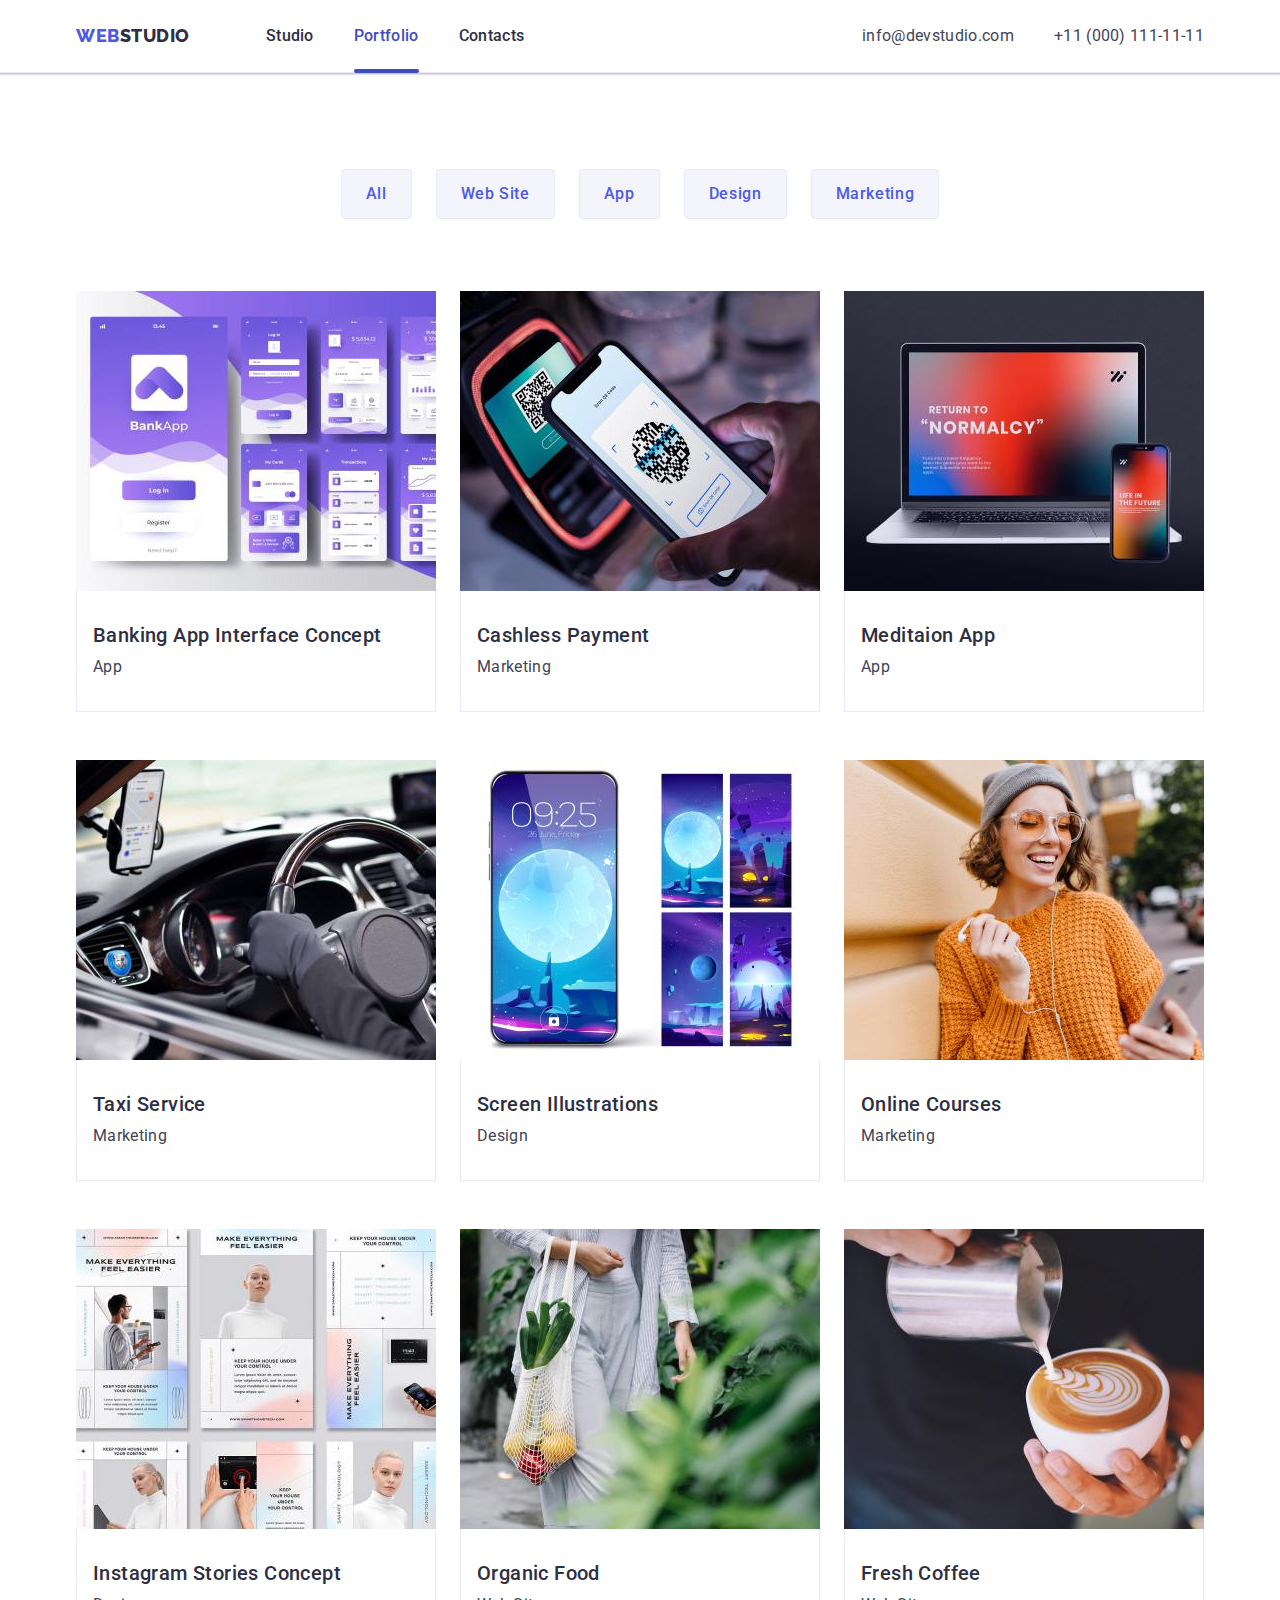
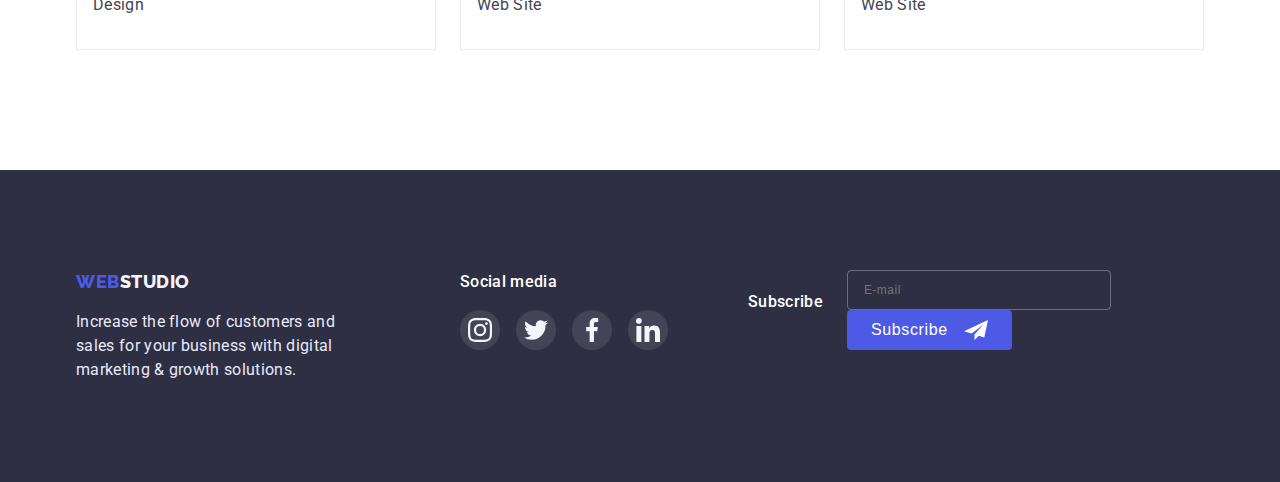
==== portfolio.html @ c304e082 "1.7.06 creat new hw" ====
<!DOCTYPE html>
<html lang="en">
  <head>
    <meta charset="UTF-8" />
    <meta http-equiv="X-UA-Compatible" content="IE=edge" />
    <meta name="viewport" content="width=device-width, initial-scale=1.0" />
    <title>WebStudio</title>
    <link
      href="https://fonts.googleapis.com/css2?family=Raleway:wght@800&family=Roboto:wght@400;500;700;900&display=swap"
      rel="stylesheet"
    />
    <link
      rel="stylesheet"
      href="https://cdnjs.cloudflare.com/ajax/libs/modern-normalize/1.1.0/modern-normalize.min.css"
      integrity="sha512-wpPYUAdjBVSE4KJnH1VR1HeZfpl1ub8YT/NKx4PuQ5NmX2tKuGu6U/JRp5y+Y8XG2tV+wKQpNHVUX03MfMFn9Q=="
      crossorigin="anonymous"
      referrerpolicy="no-referrer"
    />
    <link rel="stylesheet" href="./css/style.css" />
  </head>
  <body>
    <header class="page-header">
      <div class="container container-header">
        <nav class="nav-header">
          <a href="./index.html" class="logo-ws"
            >Web<span class="logo-ws-dark">Studio</span></a
          >
          <ul class="list-nav list">
            <li class="item">
              <a class="nav-link link" href="./index.html">Studio</a>
            </li>
            <li class="item">
              <a class="nav-link link active-link" href="">Portfolio</a>
            </li>
            <li class="item">
              <a class="nav-link link" href="">Contacts</a>
            </li>
          </ul>
        </nav>
        <address class="page-address">
          <ul class="list-address list">
            <li class="item">
              <a href="mailto:info@devstudio.com" class="link-address link"
                >info@devstudio.com</a
              >
            </li>
            <li class="item">
              <a href="tel:+11(000)1111111" class="link-address link"
                >+11 (000) 111-11-11</a
              >
            </li>
          </ul>
        </address>
      </div>
    </header>
    <main>
      <section class="section portfolio-section">
        <div class="container">
          <h1 class="visually-hidden">Portfolio</h1>
          <ul class="list filter-btns">
            <li class="filter-item">
              <button class="filter-btn" type="button">All</button>
            </li>
            <li class="filter-item">
              <button class="filter-btn" type="button">Web Site</button>
            </li>
            <li class="filter-item">
              <button class="filter-btn" type="button">App</button>
            </li>
            <li class="filter-item">
              <button class="filter-btn" type="button">Design</button>
            </li>
            <li class="filter-item">
              <button class="filter-btn" type="button">Marketing</button>
            </li>
          </ul>
          <ul class="list-portfolio list">
            <li class="card-portfolio">
              <a href="" class="link-card-portfolio">
                <div class="overlay-card">
                  <img
                    class="img-portfolio"
                    src="./images/portfolio/bankingapp.jpg"
                    width="360"
                    height="300"
                    alt="bankapp"
                  />
                  <div class="overlay">
                    <p>
                      14 Stylish and User-Friendly App Design Concepts · Task
                      Manager App · Calorie Tracker App · Exotic Fruit Ecommerce
                      App · Cloud Storage App
                    </p>
                  </div>
                </div>
                <div class="card-content">
                  <h2 class="title-link-card">Banking App Interface Concept</h2>
                  <p class="text-link-card">App</p>
                </div>
              </a>
            </li>
            <li class="card-portfolio">
              <a href="" class="link-card-portfolio">
                <div class="overlay-card">
                  <img
                    class="img-portfolio"
                    src="./images/portfolio/payment.jpg"
                    width="360"
                    height="300"
                    alt="cashpay"
                  />
                  <div class="overlay">
                    <p>
                      14 Stylish and User-Friendly App Design Concepts · Task
                      Manager App · Calorie Tracker App · Exotic Fruit Ecommerce
                      App · Cloud Storage App
                    </p>
                  </div>
                </div>
                <div class="card-content">
                  <h2 class="title-link-card">Cashless Payment</h2>
                  <p class="text-link-card">Marketing</p>
                </div>
              </a>
            </li>
            <li class="card-portfolio">
              <a href="" class="link-card-portfolio">
                <div class="overlay-card">
                  <img
                    class="img-portfolio"
                    src="./images/portfolio/meditationapp.jpg"
                    width="360"
                    height="300"
                    alt="meditationapp"
                  />
                  <div class="overlay">
                    <p>
                      14 Stylish and User-Friendly App Design Concepts · Task
                      Manager App · Calorie Tracker App · Exotic Fruit Ecommerce
                      App · Cloud Storage App
                    </p>
                  </div>
                </div>
                <div class="card-content">
                  <h2 class="title-link-card">Meditaion App</h2>
                  <p class="text-link-card">App</p>
                </div>
              </a>
            </li>
            <li class="card-portfolio">
              <a href="" class="link-card-portfolio">
                <div class="overlay-card">
                  <img
                    class="img-portfolio"
                    src="./images/portfolio/taxiservice.jpg"
                    width="360"
                    height="300"
                    alt="taxi"
                  />
                  <div class="overlay">
                    <p>
                      14 Stylish and User-Friendly App Design Concepts · Task
                      Manager App · Calorie Tracker App · Exotic Fruit Ecommerce
                      App · Cloud Storage App
                    </p>
                  </div>
                </div>
                <div class="card-content">
                  <h2 class="title-link-card">Taxi Service</h2>
                  <p class="text-link-card">Marketing</p>
                </div>
              </a>
            </li>
            <li class="card-portfolio">
              <a href="" class="link-card-portfolio">
                <div class="overlay-card">
                  <img
                    class="img-portfolio"
                    src="./images/portfolio/screenillustr.jpg"
                    width="360"
                    height="300"
                    alt="screen"
                  />
                  <div class="overlay">
                    <p>
                      14 Stylish and User-Friendly App Design Concepts · Task
                      Manager App · Calorie Tracker App · Exotic Fruit Ecommerce
                      App · Cloud Storage App
                    </p>
                  </div>
                </div>
                <div class="card-content">
                  <h2 class="title-link-card">Screen Illustrations</h2>
                  <p class="text-link-card">Design</p>
                </div>
              </a>
            </li>
            <li class="card-portfolio">
              <a href="" class="link-card-portfolio">
                <div class="overlay-card">
                  <img
                    class="img-portfolio"
                    src="./images/portfolio/onlinecourses.jpg"
                    width="360"
                    height="300"
                    alt="onlinecourses"
                  />
                  <div class="overlay">
                    <p>
                      14 Stylish and User-Friendly App Design Concepts · Task
                      Manager App · Calorie Tracker App · Exotic Fruit Ecommerce
                      App · Cloud Storage App
                    </p>
                  </div>
                </div>
                <div class="card-content">
                  <h2 class="title-link-card">Online Courses</h2>
                  <p class="text-link-card">Marketing</p>
                </div>
              </a>
            </li>
            <li class="card-portfolio">
              <a href="" class="link-card-portfolio">
                <div class="overlay-card">
                  <img
                    class="img-portfolio"
                    src="./images/portfolio/instastories.jpg"
                    width="360"
                    height="300"
                    alt="insta"
                  />
                  <div class="overlay">
                    <p>
                      14 Stylish and User-Friendly App Design Concepts · Task
                      Manager App · Calorie Tracker App · Exotic Fruit Ecommerce
                      App · Cloud Storage App
                    </p>
                  </div>
                </div>
                <div class="card-content">
                  <h2 class="title-link-card">Instagram Stories Concept</h2>
                  <p class="text-link-card">Design</p>
                </div>
              </a>
            </li>
            <li class="card-portfolio">
              <a href="" class="link-card-portfolio">
                <div class="overlay-card">
                  <img
                    class="img-portfolio"
                    src="./images/portfolio/organicfood.jpg"
                    width="360"
                    height="300"
                    alt="organicfood"
                  />
                  <div class="overlay">
                    <p>
                      14 Stylish and User-Friendly App Design Concepts · Task
                      Manager App · Calorie Tracker App · Exotic Fruit Ecommerce
                      App · Cloud Storage App
                    </p>
                  </div>
                </div>
                <div class="card-content">
                  <h2 class="title-link-card">Organic Food</h2>
                  <p class="text-link-card">Web Site</p>
                </div>
              </a>
            </li>
            <li class="card-portfolio">
              <a href="" class="link-card-portfolio">
                <div class="overlay-card">
                  <img
                    class="img-portfolio"
                    src="./images/portfolio/freshcoffee.jpg"
                    width="360"
                    height="300"
                    alt="freshcoffee"
                  />
                  <div class="overlay">
                    <p>
                      14 Stylish and User-Friendly App Design Concepts · Task
                      Manager App · Calorie Tracker App · Exotic Fruit Ecommerce
                      App · Cloud Storage App
                    </p>
                  </div>
                </div>
                <div class="card-content">
                  <h2 class="title-link-card">Fresh Coffee</h2>
                  <p class="text-link-card">Web Site</p>
                </div>
              </a>
            </li>
          </ul>
        </div>
      </section>
    </main>
    <footer class="page-footer">
      <div class="container footer-container">
        <div class="footer-summary">
          <a href="./index.html" class="logo-ws footer-logo"
            >Web<span class="logo-ws-light">Studio</span></a
          >
          <p class="ft-p">
            Increase the flow of customers and sales for your business with
            digital marketing & growth solutions.
          </p>
        </div>
        <div class="social-block">
          <p class="social-title">Social media</p>
          <ul class="social-list">
            <li>
              <a href="#" class="social-link">
                <svg class="social-item">
                  <use href="./images/icons.svg#icon-instagram"></use>
                </svg>
              </a>
            </li>
            <li>
              <a href="#" class="social-link">
                <svg class="social-item">
                  <use href="./images/icons.svg#icon-twitter"></use>
                </svg>
              </a>
            </li>
            <li>
              <a href="#" class="social-link">
                <svg class="social-item">
                  <use href="./images/icons.svg#icon-facebook"></use>
                </svg>
              </a>
            </li>
            <li>
              <a href="#" class="social-link">
                <svg class="social-item">
                  <use href="./images/icons.svg#icon-linkedin"></use>
                </svg>
              </a>
            </li>
          </ul>
        </div>
        <div class="subscribe">
          <form action="#" class="footer-form">
            <h3 class="footer-form-title">Subscribe</h3>
            <div class="subscribe-form">
              <input
                type="email"
                name="mail"
                class="input-footer"
                placeholder="E-mail"
                required
              />
              <button class="footer-btn">
                Subscribe
                <svg class="subscribe-icon">
                  <use href="./images/icons.svg#icon-frame"></use>
                </svg>
              </button>
            </div>
          </form>
        </div>
      </div>
    </footer>
  </body>
</html>
---- css/style.css ----
html {
  box-sizing: border-box;
}
*,
*::before,
*::after {
  box-sizing: inherit;
}

:root {
  --color-primary: #4d5ae5;
  --color-secondary: #404bbf;
  --dark: #2e2f42;
  --color-text: #434455;
  --color-subtitle-text: #8e8f99;
  --accent: #e7e9fc;
  --light: #f4f4fd;
  --white: #ffffff;
  --color-hover-footer: #31d0aa;
  --time-transition: cubic-bezier(0.4, 0, 0.2, 1);
  --outline: 1px solid tomato;
}

body {
  background-color: var(--white);
  font-family: Roboto, sans-serif;
  font-size: 16px;
  color: var(--dark);
  margin: 0;
}

.visually-hidden {
  position: absolute;
  white-space: nowrap;
  width: 1px;
  height: 1px;
  overflow: hidden;
  border: 0;
  padding: 0;
  clip: rect(0 0 0 0);
  clip-path: inset(50%);
  margin: -1px;
}

.container {
  width: 1158px;
  margin: 0 auto;
  padding: 0 15px;
}
p,
h1,
h2,
h3,
h4,
h5,
h6 {
  margin-top: 0;
  margin-bottom: 0;
}

ul {
  margin-top: 0;
  margin-bottom: 0;
  padding: 0;
  list-style-type: none;
}

/* header */

.page-header {
  border-bottom: 1px solid var(--accent);
  box-shadow: 0px 2px 1px rgba(46, 47, 66, 0.08),
    0px 1px 1px rgba(46, 47, 66, 0.16), 0px 1px 6px rgba(46, 47, 66, 0.08);
}

.container-header {
  display: flex;
}

.nav-header {
  display: flex;
  align-items: center;
}

.logo-ws {
  color: var(--color-primary);
  font-family: "Raleway", sans-serif;
  font-style: normal;
  font-weight: 800;
  font-size: 18px;
  line-height: 1.33;
  text-decoration: none;
  letter-spacing: 0.03em;
  text-transform: uppercase;
}

.logo-ws-dark {
  color: var(--dark);
}

.logo-ws-light {
  color: var(--light);
}

.nav-link {
  position: relative;
  display: block;
  padding-top: 24px;
  padding-bottom: 24px;
  text-decoration: none;
  color: var(--dark);
  font-size: 16px;
  font-weight: 500;
  line-height: 1.5;
  letter-spacing: 0.02em;
  transition: color 250ms var(--time-transition);
}

.active-link {
  color: var(--color-secondary);
}

.nav-link.active-link::after {
  position: absolute;
  content: "";
  bottom: -1px;
  left: 0;
  width: 100%;
  height: 4px;
  background-color: var(--color-secondary);
  border-radius: 2px;
  transform: scaleX(1);
  transition: transform 250ms var(--time-transition);
}

.active-link:hover::after {
  transform: scaleX(0.5);
}

.item {
  margin-right: 40px;
}

.page-address {
  display: flex;
  margin-left: auto;
}

.list-address {
  display: flex;
}

.link-address {
  display: block;
  padding-top: 24px;
  padding-bottom: 24px;
  color: var(--color-text);
  font-style: normal;
  line-height: 1.5;
  text-decoration: none;
  letter-spacing: 0.02em;
  transition: color 250ms var(--time-transition);
}

.list-nav {
  margin-left: 76px;
  display: flex;
}

.item:last-child {
  margin-right: 0;
}

.link:hover,
.link:focus {
  text-decoration: none;
  color: var(--color-secondary);
}

/* footer */

.page-footer {
  padding-top: 100px;
  padding-bottom: 100px;
  background-color: var(--dark);
}

.footer-container {
  display: flex;
}

.footer-summary {
  width: 264px;
}

.footer-logo {
  padding: 0;
  display: block;
  margin-bottom: 16px;
}

.ft-p {
  color: var(--accent);
  line-height: 1.5;
  letter-spacing: 0.02em;
}

.social-block {
  margin-left: 120px;
}

.social-title {
  color: var(--white);
  font-weight: 500;
  line-height: 1.5;
  letter-spacing: 0.02em;
  margin-bottom: 16px;
}

.social-list {
  display: flex;
}

.social-list li:not(:last-child) {
  margin-right: 16px;
}

.social-link {
  display: flex;
  justify-content: center;
  align-items: center;
  width: 40px;
  height: 40px;
  border-radius: 50%;
  background-color: rgba(255, 255, 255, 0.1);
  transition: background-color 250ms var(--time-transition);
}

.social-link:hover,
.social-link:focus {
  background-color: var(--color-hover-footer);
}

.social-item {
  width: 24px;
  height: 24px;
}
.subscribe {
  margin-left: 80px;
}

.footer-form-title {
  color: var(--white);
  font-size: 16px;
  font-weight: 500;
  line-height: 1.5;
  letter-spacing: 0.02em;
  margin-bottom: 16px;
}

.footer-form {
  display: flex;
  align-items: center;
  gap: 24px;
}

.input-footer {
  width: 264px;
  height: 40px;
  background-color: transparent;
  color: rgba(255, 255, 255, 0.6);
  font-size: 12px;
  line-height: 1.5;
  letter-spacing: 0.04em;
  padding-top: 8px;
  padding-bottom: 8px;
  padding-left: 16px;
  border: 1px solid rgba(255, 255, 255, 0.3);
  border-radius: 4px;
}

.footer-btn {
  display: flex;
  justify-content: center;
  align-items: center;
  padding: 8px 24px;
  gap: 16px;
  cursor: pointer;
  color: var(--white);
  font-weight: 500;
  font-size: 16px;
  line-height: 1.5;
  letter-spacing: 0.04em;
  background-color: var(--color-primary);
  border: transparent;
  border-radius: 4px;
  transition: background-color 250ms var(--time-transition),
    transform 250ms var(--time-transition);
}

.footer-btn:hover,
.footer-btn:focus {
  background-color: var(--color-secondary);
  transform: translateY(1px);
}

.subscribe-icon {
  width: 24px;
  height: 24px;
  fill: var(--white);
}

/* Hero section */

.hero {
  max-width: 1440px;
  background-image: linear-gradient(
      rgba(46, 47, 66, 0.7),
      rgba(46, 47, 66, 0.7)
    ),
    url(../images/people-office.jpg);
  margin: 0 auto;
  background-color: var(--dark);
  background-position: center;
  background-size: cover;
}

.container-hero {
  padding-top: 188px;
  padding-bottom: 188px;
  text-align: center;
}

.hero-title {
  color: var(--white);
  font-size: 56px;
  font-weight: 700;
  line-height: 1.07;
  letter-spacing: 0.02em;
  max-width: 496px;
  margin: 0 auto 48px;
}

.btn-hero {
  font-family: inherit;
  color: var(--white);
  font-weight: 500;
  font-size: 16px;
  line-height: 1.5;
  letter-spacing: 0.04em;
  background: var(--color-primary);
  box-shadow: 0px 4px 4px rgba(0, 0, 0, 0.15);
  border-radius: 4px;
  cursor: pointer;
  padding: 16px 32px;
  min-width: 169px;
  border: 1px solid transparent;
  transition: background-color 250ms var(--time-transition);
}

.btn-hero:hover,
.btn-hero:focus {
  background-color: var(--color-secondary);
}

/* section-second */

.section-second {
  padding-top: 120px;
  padding-bottom: 120px;
}

.list-second-section {
  display: flex;
  flex-wrap: wrap;
}

.list-item {
  width: calc((100% - 3 * 24px) / 4);
}

.list-item:not(:last-child) {
  margin-right: 24px;
}

.cont-avantages {
  display: flex;
  justify-content: center;
  align-items: center;
  height: 112px;
  margin-bottom: 8px;
  background-color: var(--light);
  border-radius: 4px;
}

.icon-avantages {
  width: 64px;
  height: 64px;
}

.title-second-section {
  margin-bottom: 8px;
  font-weight: 500;
  font-size: 20px;
  line-height: 1.2;
  letter-spacing: 0.02em;
}

.text-second-section {
  color: var(--color-text);
  line-height: 1.5;
  letter-spacing: 0.02em;
}

/* third-section */

.third-section {
  padding-bottom: 120px;
}

.title-third-section {
  margin-bottom: 72px;
  font-weight: 700;
  font-size: 36px;
  line-height: 1.11;
  text-transform: capitalize;
  letter-spacing: 0.02em;
  text-align: center;
}

.list-third-section {
  display: flex;
}

.item-third-sec:not(:last-child) {
  margin-right: 24px;
}

.img-third-section {
  display: block;
  max-width: 100%;
  height: auto;
}

/* fourth-section */

.fourth-section {
  background-color: var(--light);
  padding-top: 120px;
  padding-bottom: 120px;
}

.title-fourth-section {
  margin-bottom: 72px;
  font-weight: 700;
  font-size: 36px;
  line-height: 1.11;
  letter-spacing: 0.02em;
  text-transform: capitalize;
  text-align: center;
}

.list-fourth-section {
  display: flex;
}

.card {
  padding-bottom: 32px;
  text-align: center;
  background: var(--white);
  box-shadow: 0px 1px 6px rgba(46, 47, 66, 0.08),
    0px 1px 1px rgba(46, 47, 66, 0.16), 0px 2px 1px rgba(46, 47, 66, 0.08);
  border-radius: 0px 0px 4px 4px;
}

.list-fourth-section .card:not(:last-child) {
  margin-right: 24px;
}

.pic-card {
  margin-bottom: 32px;
}

.title-card {
  margin-bottom: 8px;
  font-size: 20px;
  font-weight: 500;
  line-height: 1.2;
  letter-spacing: 0.02em;
}

.text-fourth-section {
  margin-bottom: 8px;
  color: var(--color-text);
  line-height: 1.5;
  letter-spacing: 0.02em;
}

.list-networks {
  display: flex;
  justify-content: center;
}

.list-networks li:not(:last-child) {
  margin-right: 24px;
}

.link-network {
  display: flex;
  justify-content: center;
  align-items: center;
  width: 40px;
  height: 40px;
  border-radius: 50%;
  background-color: var(--color-primary);
  transition: background-color 250ms var(--time-transition);
}

.link-network:hover,
.link-network:focus {
  background-color: var(--color-secondary);
}

.network {
  width: 16px;
  height: 16px;
}

/* fifth-customers section  */

.fifth-section {
  padding-top: 130px;
  padding-bottom: 120px;
}

.customers {
  text-align: center;
}

.title-cumtomers-section {
  display: block;
  text-align: center;
  margin-bottom: 72px;
  font-size: 36px;
  letter-spacing: 0.02em;
  line-height: 1.1;
}

.list-customers {
  display: flex;
  gap: 24px;
}

.link-customers {
  display: flex;
  justify-content: center;
  align-items: center;
  width: 168px;
  height: 88px;
  color: var(--color-subtitle-text);
  border: 1px solid #8e8f99;
  border-radius: 4px;
  transition: color 250ms var(--time-transition),
    border-color 250ms var(--time-transition);
}

.link-customers:hover,
.link-customers:focus {
  color: var(--color-secondary);
  border-color: var(--color-secondary);
}

.item-customers {
  display: block;
  width: 104px;
  height: 56px;
  fill: currentColor;
}

/* portfolio */

.portfolio-section {
  padding-top: 96px;
  padding-bottom: 120px;
}

.filter-btns {
  display: flex;
  justify-content: center;
  margin-bottom: 72px;
}

.filter-item:not(:last-child) {
  margin-right: 24px;
}

.filter-btn {
  font-family: inherit;
  font-size: 16px;
  font-weight: 500;
  line-height: 1.5;
  letter-spacing: 0.04em;
  color: var(--color-primary);
  background: var(--light);
  border: 1px solid var(--accent);
  border-radius: 4px;
  cursor: pointer;
  padding: 12px 24px;
  text-align: center;
  transition: color 250ms var(--time-transition),
    box-shadow 250ms var(--time-transition),
    background-color 250ms var(--time-transition),
    border-color 250ms var(--time-transition);
}

.filter-btn:hover,
.filter-btn:focus {
  color: var(--white);
  background-color: var(--color-secondary);
  box-shadow: 0px 3px 1px rgba(0, 0, 0, 0.1), 0px 2px 1px rgba(0, 0, 0, 0.08),
    0px 2px 2px rgba(0, 0, 0, 0.12);
  border-color: transparent;
}

.list-portfolio {
  display: flex;
  justify-content: center;
  flex-wrap: wrap;
}

.card-portfolio {
  flex-basis: calc((100% - 2 * 24px) / 3);
  max-width: 360px;
  margin-right: 24px;
  margin-bottom: 48px;
}

.card-portfolio:nth-child(3n) {
  margin-right: 0;
}

.card-portfolio:nth-last-child(-n + 3) {
  margin-bottom: 0px;
}

.card-content {
  padding: 32px 16px;
  border-left: 1px solid var(--accent);
  border-right: 1px solid var(--accent);
  border-bottom: 1px solid var(--accent);
}

.img-portfolio {
  display: block;
  max-width: 100%;
  height: auto;
}

.link-card-portfolio {
  display: block;
  text-decoration: none;
  line-height: 1.5;
  letter-spacing: 0.02em;
  transition: box-shadow 250ms var(--time-transition);
}

.link-card-portfolio:hover,
.link-card-portfolio:focus {
  transform: translateY(0);
  box-shadow: 0px 1px 6px rgba(46, 47, 66, 0.08),
    0px 1px 1px rgba(46, 47, 66, 0.16), 0px 2px 1px rgba(46, 47, 66, 0.08);
}

.title-link-card {
  font-size: 20px;
  font-weight: 500;
  color: var(--dark);
  line-height: 1.2;
  letter-spacing: 0.02em;
  margin-bottom: 8px;
}

.text-link-card {
  color: var(--color-text);
  line-height: 1.5;
  letter-spacing: 0.02em;
}

.overlay-card {
  position: relative;
  overflow: hidden;
}

.overlay {
  position: absolute;
  top: 0;
  left: 0;
  width: 100%;
  height: 100%;
  opacity: 0;
  background-color: var(--color-primary);
  color: var(--light);
  padding: 40px 32px;
  letter-spacing: 0.02em;
  transform: translateY(100%);
  transition: transform 250ms var(--time-transition),
    opacity 250ms var(--time-transition);
}

.link-card-portfolio:hover .overlay-card .overlay,
.link-card-portfolio:focus .overlay-card .overlay {
  transform: translateY(0);
  opacity: 1;
}

/* Modal */

.backdrop {
  position: fixed;
  top: 0;
  left: 0;
  display: flex;
  justify-content: center;
  align-items: center;
  width: 100%;
  height: 100%;
  background-color: rgba(46, 47, 66, 0.4);
  transition: opacity 250ms var(--time-transition),
    visibility 250ms var(--time-transition);
}

.backdrop.is-hidden {
  opacity: 0;
  visibility: hidden;
  pointer-events: none;
}

.modal {
  position: relative;
  overflow: auto;
  width: 100%;
  height: 100%;
  max-width: 408px;
  max-height: 576px;
  background-color: var(--white);
  transform: scale(1);
  transition: transform 250ms var(--time-transition);
  padding: 72px 24px 24px 24px;
}

.backdrop.is-hidden .modal {
  transform: scale(0);
}

.modal-button {
  position: absolute;
  width: 24px;
  height: 24px;
  top: 24px;
  right: 24px;
  display: flex;
  justify-content: center;
  align-items: center;
  border: 1px solid rgba(0, 0, 0, 0.1);
  border-radius: 50%;
  background-color: var(--accent);
  cursor: pointer;
  transition: background-color 250ms var(--time-transition),
    border 250ms var(--time-transition), color 250ms var(--time-transition);
}

.modal-close {
  width: 8px;
  height: 8px;
  fill: currentColor;
}

.modal-button:hover,
.modal-button:focus {
  color: var(--white);
  background-color: var(--color-secondary);
  border: transparent;
}

.text-form {
  margin-bottom: 16px;
  text-align: center;
  font-weight: 500;
  line-height: 1.5;
  letter-spacing: 0.02em;
}

.modal-label {
  position: relative;
  display: flex;
  flex-direction: column;
  gap: 4px;
  max-width: 360px;
  color: var(--color-subtitle-text);
  letter-spacing: 0.04em;
  font-size: 12px;
  line-height: 1.16;
  margin-bottom: 8px;
  height: 58px;
}

.input-form {
  border: 1px solid rgba(33, 33, 33, 0.2);
  border-radius: 4px;
  outline: none;
  padding-left: 38px;
  padding-top: 12px;
  padding-bottom: 12px;
  color: var(--dark);
  transition: color 250ms var(--time-transition),
    border 250ms var(--time-transition);
}

.input-form:focus {
  border: 1px solid var(--color-primary);
}

.input-icon {
  position: absolute;
  display: inline-block;
  width: 18px;
  height: 24px;
  top: 26px;
  left: 16px;
  fill: var(--dark);
  transition: fill 250ms var(--time-transition);
}

.input-form:focus-visible + .input-icon {
  fill: var(--color-primary);
}

.textarea-input {
  height: 120px;
}

.textarea {
  resize: none;
  height: 120px;
  padding-left: 16px;
}

.textarea::placeholder {
  color: rgba(117, 117, 117, 0.5);
}

.modal-checkbox {
  position: relative;
  display: block;
  margin-bottom: 24px;
  margin-top: 16px;
  padding-left: 24px;
  font-size: 12px;
  line-height: 1.33;
  letter-spacing: 0.04em;
  color: #757575;
}

.checkbox {
  appearance: none;
  position: absolute;
}

.checkbox-icon {
  display: inline-block;
  width: 16px;
  height: 16px;
  background-color: var(--white);
  fill: var(--white);
  position: absolute;
  top: -1px;
  left: 0px;
  border: 1.25px solid var(--dark);
  border-radius: 2px;
  transition: fill 250ms var(--time-transition),
    background-color 250ms var(--time-transition),
    border 250ms var(--time-transition);
}

.checkbox:checked + .checkbox-icon {
  background-color: var(--color-secondary);
  fill: var(--white);
  border: none;
}

.link-modal-form {
  color: var(--color-primary);
  font-size: 12px;
  font-weight: 400;
  line-height: 1.3333;
  letter-spacing: 0.04em;
}

.modal-form-btn {
  text-align: center;
}

.form-btn {
  font-family: inherit;
  color: var(--white);
  height: 56px;
  font-weight: 500;
  font-size: 16px;
  line-height: 1.5;
  letter-spacing: 0.04em;
  background: var(--color-primary);
  box-shadow: 0px 4px 4px rgba(0, 0, 0, 0.15);
  border-radius: 4px;
  cursor: pointer;
  padding: 16px 32px;
  min-width: 169px;
  border: 1px solid transparent;
  transition: background-color 250ms var(--time-transition);
}

.form-btn:hover,
.form-btn:focus {
  background-color: var(--color-secondary);
}
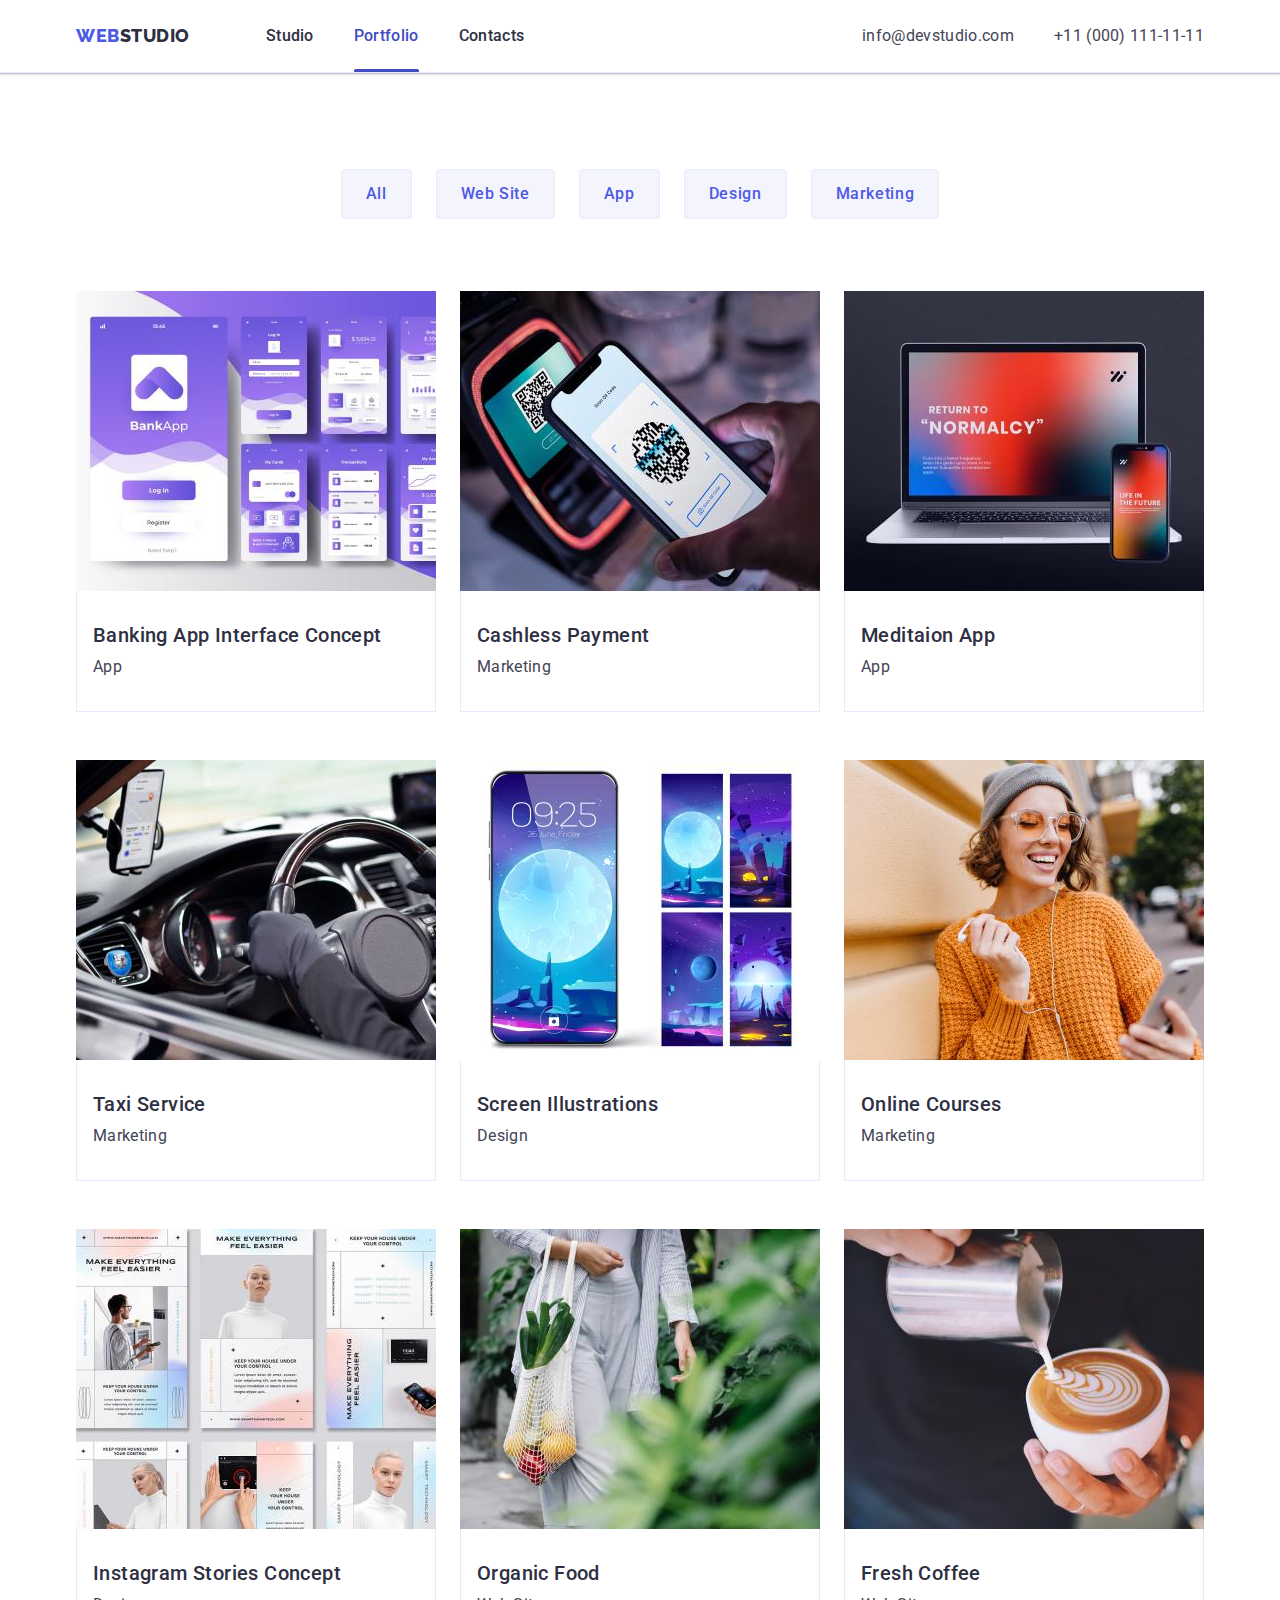
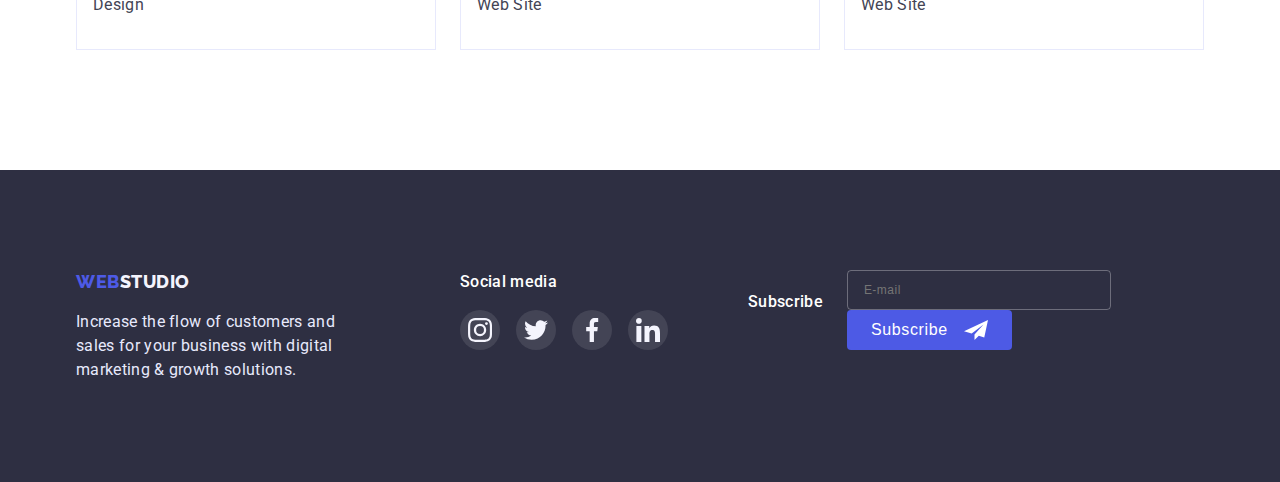
==== commit 4fea215d: "1.7.08 Add mob menu" ====
--- a/portfolio.html
+++ b/portfolio.html
@@ -16,7 +16,7 @@
       crossorigin="anonymous"
       referrerpolicy="no-referrer"
     />
-    <link rel="stylesheet" href="./css/style.css" />
+    <link rel="stylesheet" href="./css/style1.css" />
   </head>
   <body>
     <header class="page-header">
--- a/css/style1.css
+++ b/css/style1.css
@@ -0,0 +1,1197 @@
+html {
+  box-sizing: border-box;
+}
+*,
+*::before,
+*::after {
+  box-sizing: inherit;
+}
+
+:root {
+  --color-primary: #4d5ae5;
+  --color-secondary: #404bbf;
+  --dark: #2e2f42;
+  --color-text: #434455;
+  --color-subtitle-text: #8e8f99;
+  --accent: #e7e9fc;
+  --light: #f4f4fd;
+  --white: #ffffff;
+  --color-hover-footer: #31d0aa;
+  --time-transition: cubic-bezier(0.4, 0, 0.2, 1);
+  --outline: 1px solid tomato;
+}
+
+body {
+  background-color: var(--white);
+  font-family: Roboto, sans-serif;
+  font-size: 16px;
+  color: var(--dark);
+  margin: 0;
+}
+
+/* * {
+  outline: 1px solid rgb(0, 221, 0);
+} */
+
+.visually-hidden {
+  position: absolute;
+  white-space: nowrap;
+  width: 1px;
+  height: 1px;
+  overflow: hidden;
+  border: 0;
+  padding: 0;
+  clip: rect(0 0 0 0);
+  clip-path: inset(50%);
+  margin: -1px;
+}
+
+p,
+h1,
+h2,
+h3,
+h4,
+h5,
+h6 {
+  margin-top: 0;
+  margin-bottom: 0;
+}
+
+ul {
+  margin-top: 0;
+  margin-bottom: 0;
+  padding: 0;
+  list-style-type: none;
+}
+
+@media screen and (min-width: 320px) {
+  html,
+  .header,
+  .footer,
+  .container,
+  .section,
+  .backdrop,
+  .menu-container {
+    overflow-x: hidden;
+  }
+}
+
+.section {
+  padding-bottom: 77px;
+  padding-top: 77px;
+}
+
+@media screen and (min-width: 768px) {
+  .section {
+    padding-bottom: 96px;
+    padding-top: 96px;
+  }
+}
+
+.container {
+  padding-left: 15px;
+  padding-right: 15px;
+  margin-left: auto;
+  margin-right: auto;
+  width: 100%;
+}
+
+@media screen and (min-width: 428px) {
+  .container,
+  .footer-container {
+    width: 396px;
+  }
+}
+
+@media screen and (min-width: 768px) {
+  .container {
+    width: 768px;
+  }
+  .footer-container {
+    width: 552px;
+  }
+}
+
+@media screen and (min-width: 1200px) {
+  .container,
+  .footer-container {
+    width: 100%;
+    max-width: 1158px;
+  }
+}
+
+/* header */
+
+.page-header {
+  border-bottom: 1px solid var(--accent);
+  box-shadow: 0px 2px 1px rgba(46, 47, 66, 0.08),
+    0px 1px 1px rgba(46, 47, 66, 0.16), 0px 1px 6px rgba(46, 47, 66, 0.08);
+}
+
+.nav-header {
+  display: flex;
+  align-items: center;
+}
+
+@media screen and (max-width: 767px) {
+  .page-header {
+    padding: 24px 16px;
+  }
+
+  .list-nav,
+  .page-address {
+    display: none;
+  }
+
+  .nav-header {
+    display: flex;
+    justify-content: space-between;
+    align-items: center;
+  }
+  .menu-button {
+    width: 40px;
+    height: 40px;
+    background-color: transparent;
+    border: none;
+    cursor: pointer;
+  }
+  .mobile-icon {
+    display: inline-block;
+    width: 32px;
+    height: 22px;
+    stroke: #2e2f42;
+    stroke-linecap: round;
+    stroke-linejoin: round;
+    stroke-width: 3px;
+  }
+}
+
+@media screen and (min-width: 768px) {
+  .menu-button {
+    display: none;
+  }
+  .container.container-header {
+    display: flex;
+    align-items: center;
+  }
+  .nav-header {
+    display: flex;
+    align-items: center;
+  }
+  .list-nav {
+    display: flex;
+    margin-left: 76px;
+  }
+
+  .list-nav .item:not(:last-child) {
+    margin-right: 40px;
+  }
+
+  .nav-link {
+    position: relative;
+    display: block;
+    padding-top: 24px;
+    padding-bottom: 24px;
+    text-decoration: none;
+    color: var(--dark);
+    font-size: 16px;
+    font-weight: 500;
+    line-height: 1.5;
+    letter-spacing: 0.02em;
+    transition: color 250ms var(--time-transition);
+  }
+
+  .active-link {
+    color: var(--color-secondary);
+  }
+
+  .nav-link.active-link::after {
+    position: absolute;
+    content: "";
+    display: block;
+    bottom: -1px;
+    left: 0;
+    width: 100%;
+    height: 4px;
+    background-color: var(--color-secondary);
+    border-radius: 2px;
+    transform: scaleX(1);
+    transition: transform 250ms var(--time-transition);
+  }
+
+  .active-link:hover::after {
+    transform: scaleX(0.5);
+  }
+
+  .page-address {
+    display: flex;
+    margin-left: auto;
+  }
+
+  .list-address {
+    display: flex;
+  }
+
+  .list-address .item:not(:last-child) {
+    margin-right: 40px;
+  }
+
+  .link-address {
+    display: block;
+    color: var(--color-text);
+    font-style: normal;
+    line-height: 1.5;
+    text-decoration: none;
+    letter-spacing: 0.02em;
+    transition: color 250ms var(--time-transition);
+  }
+
+  .link:hover,
+  .link:focus {
+    text-decoration: none;
+    color: var(--color-secondary);
+  }
+}
+
+@media screen and (min-width: 768px) and (max-width: 1200px) {
+  .list-address {
+    font-size: 12px;
+    flex-direction: column;
+  }
+
+  .list-address .link-address.link {
+    margin-left: auto;
+  }
+
+  .list-address .item:not(:last-child) {
+    margin-right: 0;
+  }
+}
+
+@media screen and (min-width: 1200px) {
+  .link-address {
+    padding-top: 24px;
+    padding-bottom: 24px;
+  }
+}
+
+.logo-ws {
+  color: var(--color-primary);
+  font-family: "Raleway", sans-serif;
+  font-style: normal;
+  font-weight: 800;
+  font-size: 18px;
+  line-height: 1.33;
+  text-decoration: none;
+  letter-spacing: 0.03em;
+  text-transform: uppercase;
+}
+
+.logo-ws-dark {
+  color: var(--dark);
+}
+
+.logo-ws-light {
+  color: var(--light);
+}
+
+/* footer */
+
+.page-footer {
+  padding-top: 100px;
+  padding-bottom: 100px;
+  background-color: var(--dark);
+}
+
+.footer-container {
+  display: flex;
+}
+
+.footer-summary {
+  width: 264px;
+}
+
+.footer-logo {
+  padding: 0;
+  display: block;
+  margin-bottom: 16px;
+}
+
+.ft-p {
+  color: var(--accent);
+  line-height: 1.5;
+  letter-spacing: 0.02em;
+}
+
+.social-block {
+  margin-left: 120px;
+}
+
+.social-title {
+  color: var(--white);
+  font-weight: 500;
+  line-height: 1.5;
+  letter-spacing: 0.02em;
+  margin-bottom: 16px;
+}
+
+.social-list {
+  display: flex;
+}
+
+.social-list li:not(:last-child) {
+  margin-right: 16px;
+}
+
+.social-link {
+  display: flex;
+  justify-content: center;
+  align-items: center;
+  width: 40px;
+  height: 40px;
+  border-radius: 50%;
+  background-color: rgba(255, 255, 255, 0.1);
+  transition: background-color 250ms var(--time-transition);
+}
+
+.social-link:hover,
+.social-link:focus {
+  background-color: var(--color-hover-footer);
+}
+
+.social-item {
+  width: 24px;
+  height: 24px;
+}
+.subscribe {
+  margin-left: 80px;
+}
+
+.footer-form-title {
+  color: var(--white);
+  font-size: 16px;
+  font-weight: 500;
+  line-height: 1.5;
+  letter-spacing: 0.02em;
+  margin-bottom: 16px;
+}
+
+.footer-form {
+  display: flex;
+  align-items: center;
+  gap: 24px;
+}
+
+.input-footer {
+  width: 264px;
+  height: 40px;
+  background-color: transparent;
+  color: rgba(255, 255, 255, 0.6);
+  font-size: 12px;
+  line-height: 1.5;
+  letter-spacing: 0.04em;
+  padding-top: 8px;
+  padding-bottom: 8px;
+  padding-left: 16px;
+  border: 1px solid rgba(255, 255, 255, 0.3);
+  border-radius: 4px;
+}
+
+.footer-btn {
+  display: flex;
+  justify-content: center;
+  align-items: center;
+  padding: 8px 24px;
+  gap: 16px;
+  cursor: pointer;
+  color: var(--white);
+  font-weight: 500;
+  font-size: 16px;
+  line-height: 1.5;
+  letter-spacing: 0.04em;
+  background-color: var(--color-primary);
+  border: transparent;
+  border-radius: 4px;
+  transition: background-color 250ms var(--time-transition),
+    transform 250ms var(--time-transition);
+}
+
+.footer-btn:hover,
+.footer-btn:focus {
+  background-color: var(--color-secondary);
+  transform: translateY(1px);
+}
+
+.subscribe-icon {
+  width: 24px;
+  height: 24px;
+  fill: var(--white);
+}
+
+/* Hero section */
+
+.hero {
+  max-width: 1440px;
+  background-image: linear-gradient(
+      rgba(46, 47, 66, 0.7),
+      rgba(46, 47, 66, 0.7)
+    ),
+    url(../images/people-office.jpg);
+  margin: 0 auto;
+  background-color: var(--dark);
+  background-position: center;
+  background-size: cover;
+}
+
+.container-hero {
+  padding-top: 188px;
+  padding-bottom: 188px;
+  text-align: center;
+}
+
+.hero-title {
+  font-size: 36px;
+  color: var(--white);
+  letter-spacing: 0.02em;
+  line-height: 1.07;
+  text-align: center;
+  margin-bottom: 72px;
+  margin-left: auto;
+  margin-right: auto;
+}
+
+@media screen and (max-width: 767px) {
+  .hero-title {
+    width: calc(100% - 112px);
+    max-width: 318px;
+  }
+}
+
+@media screen and (min-width: 768px) {
+  .hero-title {
+    width: 496px;
+    font-size: 56px;
+    margin-bottom: 40px;
+  }
+}
+
+@media screen and (min-width: 1200px) {
+  .hero-title {
+    text-align: center;
+    margin: 0 auto 48px auto;
+    width: 496px;
+  }
+}
+
+.btn-hero {
+  font-family: inherit;
+  color: var(--white);
+  font-weight: 500;
+  font-size: 16px;
+  line-height: 1.5;
+  letter-spacing: 0.04em;
+  background: var(--color-primary);
+  box-shadow: 0px 4px 4px rgba(0, 0, 0, 0.15);
+  border-radius: 4px;
+  cursor: pointer;
+  padding: 16px 32px;
+  min-width: 169px;
+  border: 1px solid transparent;
+  transition: background-color 250ms var(--time-transition);
+}
+
+.btn-hero:hover,
+.btn-hero:focus {
+  background-color: var(--color-secondary);
+}
+
+/* section-second */
+
+.section-second {
+  padding-top: 120px;
+  padding-bottom: 120px;
+}
+
+.list-second-section {
+  display: flex;
+  flex-wrap: wrap;
+}
+
+.list-item {
+  width: calc((100% - 3 * 24px) / 4);
+}
+
+.list-item:not(:last-child) {
+  margin-right: 24px;
+}
+
+.cont-avantages {
+  display: flex;
+  justify-content: center;
+  align-items: center;
+  height: 112px;
+  margin-bottom: 8px;
+  background-color: var(--light);
+  border-radius: 4px;
+}
+
+.icon-avantages {
+  width: 64px;
+  height: 64px;
+}
+
+.title-second-section {
+  margin-bottom: 8px;
+  font-weight: 500;
+  font-size: 20px;
+  line-height: 1.2;
+  letter-spacing: 0.02em;
+}
+
+.text-second-section {
+  color: var(--color-text);
+  line-height: 1.5;
+  letter-spacing: 0.02em;
+}
+
+/* third-section */
+
+.third-section {
+  padding-bottom: 120px;
+}
+
+.title-third-section {
+  margin-bottom: 72px;
+  font-weight: 700;
+  font-size: 36px;
+  line-height: 1.11;
+  text-transform: capitalize;
+  letter-spacing: 0.02em;
+  text-align: center;
+}
+
+.list-third-section {
+  display: flex;
+}
+
+.item-third-sec:not(:last-child) {
+  margin-right: 24px;
+}
+
+.img-third-section {
+  display: block;
+  max-width: 100%;
+  height: auto;
+}
+
+/* fourth-section */
+
+.fourth-section {
+  background-color: var(--light);
+  padding-top: 120px;
+  padding-bottom: 120px;
+}
+
+.title-fourth-section {
+  margin-bottom: 72px;
+  font-weight: 700;
+  font-size: 36px;
+  line-height: 1.11;
+  letter-spacing: 0.02em;
+  text-transform: capitalize;
+  text-align: center;
+}
+
+.list-fourth-section {
+  display: flex;
+}
+
+.card {
+  padding-bottom: 32px;
+  text-align: center;
+  background: var(--white);
+  box-shadow: 0px 1px 6px rgba(46, 47, 66, 0.08),
+    0px 1px 1px rgba(46, 47, 66, 0.16), 0px 2px 1px rgba(46, 47, 66, 0.08);
+  border-radius: 0px 0px 4px 4px;
+}
+
+.list-fourth-section .card:not(:last-child) {
+  margin-right: 24px;
+}
+
+.pic-card {
+  margin-bottom: 32px;
+}
+
+.title-card {
+  margin-bottom: 8px;
+  font-size: 20px;
+  font-weight: 500;
+  line-height: 1.2;
+  letter-spacing: 0.02em;
+}
+
+.text-fourth-section {
+  margin-bottom: 8px;
+  color: var(--color-text);
+  line-height: 1.5;
+  letter-spacing: 0.02em;
+}
+
+.list-networks {
+  display: flex;
+  justify-content: center;
+}
+
+.list-networks li:not(:last-child) {
+  margin-right: 24px;
+}
+
+.link-network {
+  display: flex;
+  justify-content: center;
+  align-items: center;
+  width: 40px;
+  height: 40px;
+  border-radius: 50%;
+  background-color: var(--color-primary);
+  transition: background-color 250ms var(--time-transition);
+}
+
+.link-network:hover,
+.link-network:focus {
+  background-color: var(--color-secondary);
+}
+
+.network {
+  width: 16px;
+  height: 16px;
+}
+
+/* fifth-customers section  */
+
+.fifth-section {
+  padding-top: 130px;
+  padding-bottom: 120px;
+}
+
+.customers {
+  text-align: center;
+}
+
+.title-cumtomers-section {
+  display: block;
+  text-align: center;
+  margin-bottom: 72px;
+  font-size: 36px;
+  letter-spacing: 0.02em;
+  line-height: 1.1;
+}
+
+.list-customers {
+  display: flex;
+  gap: 24px;
+}
+
+.link-customers {
+  display: flex;
+  justify-content: center;
+  align-items: center;
+  width: 168px;
+  height: 88px;
+  color: var(--color-subtitle-text);
+  border: 1px solid #8e8f99;
+  border-radius: 4px;
+  transition: color 250ms var(--time-transition),
+    border-color 250ms var(--time-transition);
+}
+
+.link-customers:hover,
+.link-customers:focus {
+  color: var(--color-secondary);
+  border-color: var(--color-secondary);
+}
+
+.item-customers {
+  display: block;
+  width: 104px;
+  height: 56px;
+  fill: currentColor;
+}
+
+/* portfolio */
+
+.portfolio-section {
+  padding-top: 96px;
+  padding-bottom: 120px;
+}
+
+.filter-btns {
+  display: flex;
+  justify-content: center;
+  margin-bottom: 72px;
+}
+
+.filter-item:not(:last-child) {
+  margin-right: 24px;
+}
+
+.filter-btn {
+  font-family: inherit;
+  font-size: 16px;
+  font-weight: 500;
+  line-height: 1.5;
+  letter-spacing: 0.04em;
+  color: var(--color-primary);
+  background: var(--light);
+  border: 1px solid var(--accent);
+  border-radius: 4px;
+  cursor: pointer;
+  padding: 12px 24px;
+  text-align: center;
+  transition: color 250ms var(--time-transition),
+    box-shadow 250ms var(--time-transition),
+    background-color 250ms var(--time-transition),
+    border-color 250ms var(--time-transition);
+}
+
+.filter-btn:hover,
+.filter-btn:focus {
+  color: var(--white);
+  background-color: var(--color-secondary);
+  box-shadow: 0px 3px 1px rgba(0, 0, 0, 0.1), 0px 2px 1px rgba(0, 0, 0, 0.08),
+    0px 2px 2px rgba(0, 0, 0, 0.12);
+  border-color: transparent;
+}
+
+.list-portfolio {
+  display: flex;
+  justify-content: center;
+  flex-wrap: wrap;
+}
+
+.card-portfolio {
+  flex-basis: calc((100% - 2 * 24px) / 3);
+  max-width: 360px;
+  margin-right: 24px;
+  margin-bottom: 48px;
+}
+
+.card-portfolio:nth-child(3n) {
+  margin-right: 0;
+}
+
+.card-portfolio:nth-last-child(-n + 3) {
+  margin-bottom: 0px;
+}
+
+.card-content {
+  padding: 32px 16px;
+  border-left: 1px solid var(--accent);
+  border-right: 1px solid var(--accent);
+  border-bottom: 1px solid var(--accent);
+}
+
+.img-portfolio {
+  display: block;
+  max-width: 100%;
+  height: auto;
+}
+
+.link-card-portfolio {
+  display: block;
+  text-decoration: none;
+  line-height: 1.5;
+  letter-spacing: 0.02em;
+  transition: box-shadow 250ms var(--time-transition);
+}
+
+.link-card-portfolio:hover,
+.link-card-portfolio:focus {
+  transform: translateY(0);
+  box-shadow: 0px 1px 6px rgba(46, 47, 66, 0.08),
+    0px 1px 1px rgba(46, 47, 66, 0.16), 0px 2px 1px rgba(46, 47, 66, 0.08);
+}
+
+.title-link-card {
+  font-size: 20px;
+  font-weight: 500;
+  color: var(--dark);
+  line-height: 1.2;
+  letter-spacing: 0.02em;
+  margin-bottom: 8px;
+}
+
+.text-link-card {
+  color: var(--color-text);
+  line-height: 1.5;
+  letter-spacing: 0.02em;
+}
+
+.overlay-card {
+  position: relative;
+  overflow: hidden;
+}
+
+.overlay {
+  position: absolute;
+  top: 0;
+  left: 0;
+  width: 100%;
+  height: 100%;
+  opacity: 0;
+  background-color: var(--color-primary);
+  color: var(--light);
+  padding: 40px 32px;
+  letter-spacing: 0.02em;
+  transform: translateY(100%);
+  transition: transform 250ms var(--time-transition),
+    opacity 250ms var(--time-transition);
+}
+
+.link-card-portfolio:hover .overlay-card .overlay,
+.link-card-portfolio:focus .overlay-card .overlay {
+  transform: translateY(0);
+  opacity: 1;
+}
+
+/* Modal */
+
+.backdrop {
+  position: fixed;
+  top: 0;
+  left: 0;
+  display: flex;
+  justify-content: center;
+  align-items: center;
+  width: 100%;
+  height: 100%;
+  background-color: rgba(46, 47, 66, 0.4);
+  transition: opacity 250ms var(--time-transition),
+    visibility 250ms var(--time-transition);
+}
+
+.backdrop.is-hidden {
+  opacity: 0;
+  visibility: hidden;
+  pointer-events: none;
+}
+
+.modal {
+  position: relative;
+  overflow: auto;
+  width: 100%;
+  height: 100%;
+  max-width: 408px;
+  max-height: 576px;
+  background-color: var(--white);
+  transform: scale(1);
+  transition: transform 250ms var(--time-transition);
+  padding: 72px 24px 24px 24px;
+}
+
+.backdrop.is-hidden .modal {
+  transform: scale(0);
+}
+
+.modal-button {
+  position: absolute;
+  width: 24px;
+  height: 24px;
+  top: 24px;
+  right: 24px;
+  display: flex;
+  justify-content: center;
+  align-items: center;
+  border: 1px solid rgba(0, 0, 0, 0.1);
+  border-radius: 50%;
+  background-color: var(--accent);
+  cursor: pointer;
+  transition: background-color 250ms var(--time-transition),
+    border 250ms var(--time-transition), color 250ms var(--time-transition);
+}
+
+.modal-close {
+  width: 8px;
+  height: 8px;
+  fill: currentColor;
+}
+
+.modal-button:hover,
+.modal-button:focus {
+  color: var(--white);
+  background-color: var(--color-secondary);
+  border: transparent;
+}
+
+.text-form {
+  margin-bottom: 16px;
+  text-align: center;
+  font-weight: 500;
+  line-height: 1.5;
+  letter-spacing: 0.02em;
+}
+
+.modal-label {
+  position: relative;
+  display: flex;
+  flex-direction: column;
+  gap: 4px;
+  max-width: 360px;
+  color: var(--color-subtitle-text);
+  letter-spacing: 0.04em;
+  font-size: 12px;
+  line-height: 1.16;
+  margin-bottom: 8px;
+  height: 58px;
+}
+
+.input-form {
+  border: 1px solid rgba(33, 33, 33, 0.2);
+  border-radius: 4px;
+  outline: none;
+  padding-left: 38px;
+  padding-top: 12px;
+  padding-bottom: 12px;
+  color: var(--dark);
+  transition: color 250ms var(--time-transition),
+    border 250ms var(--time-transition);
+}
+
+.input-form:focus {
+  border: 1px solid var(--color-primary);
+}
+
+.input-icon {
+  position: absolute;
+  display: inline-block;
+  width: 18px;
+  height: 24px;
+  top: 26px;
+  left: 16px;
+  fill: var(--dark);
+  transition: fill 250ms var(--time-transition);
+}
+
+.input-form:focus-visible + .input-icon {
+  fill: var(--color-primary);
+}
+
+.textarea-input {
+  height: 120px;
+}
+
+.textarea {
+  resize: none;
+  height: 120px;
+  padding-left: 16px;
+}
+
+.textarea::placeholder {
+  color: rgba(117, 117, 117, 0.5);
+}
+
+.modal-checkbox {
+  position: relative;
+  display: block;
+  margin-bottom: 24px;
+  margin-top: 16px;
+  padding-left: 24px;
+  font-size: 12px;
+  line-height: 1.33;
+  letter-spacing: 0.04em;
+  color: #757575;
+}
+
+.checkbox {
+  appearance: none;
+  position: absolute;
+}
+
+.checkbox-icon {
+  display: inline-block;
+  width: 16px;
+  height: 16px;
+  background-color: var(--white);
+  fill: var(--white);
+  position: absolute;
+  top: -1px;
+  left: 0px;
+  border: 1.25px solid var(--dark);
+  border-radius: 2px;
+  transition: fill 250ms var(--time-transition),
+    background-color 250ms var(--time-transition),
+    border 250ms var(--time-transition);
+}
+
+.checkbox:checked + .checkbox-icon {
+  background-color: var(--color-secondary);
+  fill: var(--white);
+  border: none;
+}
+
+.link-modal-form {
+  color: var(--color-primary);
+  font-size: 12px;
+  font-weight: 400;
+  line-height: 1.3333;
+  letter-spacing: 0.04em;
+}
+
+.modal-form-btn {
+  text-align: center;
+}
+
+.form-btn {
+  font-family: inherit;
+  color: var(--white);
+  height: 56px;
+  font-weight: 500;
+  font-size: 16px;
+  line-height: 1.5;
+  letter-spacing: 0.04em;
+  background: var(--color-primary);
+  box-shadow: 0px 4px 4px rgba(0, 0, 0, 0.15);
+  border-radius: 4px;
+  cursor: pointer;
+  padding: 16px 32px;
+  min-width: 169px;
+  border: 1px solid transparent;
+  transition: background-color 250ms var(--time-transition);
+}
+
+.form-btn:hover,
+.form-btn:focus {
+  background-color: var(--color-secondary);
+}
+
+/* Mobile menu */
+
+.menu-container.is-open {
+  transform: translateX(0);
+}
+
+.menu-container {
+  position: fixed;
+  top: 0;
+  left: 0;
+  width: 100%;
+  height: 100%;
+  padding: 80px 50px 40px 40px;
+  background-color: var(--white);
+  z-index: 2;
+  transform: translateX(100%);
+  transition: transform 250ms var(--time-transition);
+  overflow-y: hidden;
+  overflow-x: hidden;
+}
+
+.mobile-nav {
+  width: 100%;
+  height: 100%;
+  max-width: 428px;
+  max-height: 796px;
+  margin-left: auto;
+  margin-right: auto;
+  display: flex;
+  flex-direction: column;
+  justify-content: space-evenly;
+}
+
+.mobile-menu-contacts {
+  margin-top: auto;
+}
+.mobile-menu .item:not(:last-child) {
+  margin-bottom: 40px;
+}
+.mobile-menu .link {
+  display: block;
+  color: var(--dark);
+  text-decoration: none;
+  font-weight: 500;
+  font-size: 36px;
+  font-weight: 700;
+  line-height: 1.5;
+  letter-spacing: 0.02em;
+  transition: color 250ms var(--time-transition);
+}
+
+.mobile-menu .link:hover,
+.mobile-menu .link:focus {
+  color: var(--color-secondary);
+}
+
+.mobile-contacts {
+  margin-bottom: 48px;
+}
+.mobile-contacts .link {
+  color: var(--color-text);
+  text-decoration: none;
+  font-size: 20px;
+  font-weight: 500;
+  transition: color 250ms var(--time-transition);
+}
+.mobile-contacts .link:hover,
+.mobile-contacts .link:focus {
+  color: var(--color-secondary);
+}
+.mobile-contacts .item {
+  margin-bottom: 40px;
+}
+.tel.link {
+  font-size: 36px;
+  font-weight: 600;
+}
+
+.social-med-list {
+  display: flex;
+  flex-wrap: wrap;
+  gap: 56px;
+}
+
+.mobile-btn-close {
+  position: absolute;
+  top: 24px;
+  right: 24px;
+  width: 24px;
+  height: 24px;
+  display: flex;
+  justify-content: center;
+  align-items: center;
+  border: 1px solid rgba(0, 0, 0, 0.1);
+  border-radius: 50%;
+  background-color: var(--accent);
+  cursor: pointer;
+  transition: background-color 250ms var(--time-transition),
+    border 250ms var(--time-transition), color 250ms var(--time-transition);
+}
+
+.icon-close-menu {
+  width: 8px;
+  height: 8px;
+  fill: currentColor;
+}
+
+.mobile-btn-close:hover,
+.mobile-btn-close:focus {
+  color: var(--white);
+  background-color: var(--color-secondary);
+  border: transparent;
+}
+
+.icon-link {
+  width: 40px;
+  height: 40px;
+  display: inline-block;
+  background-color: var(--color-primary);
+  color: var(--white);
+  border-radius: 50%;
+  padding: 8px;
+  transition: background-color 250ms var(--time-transition);
+}
+
+.social-icon {
+  width: 24px;
+  height: 24px;
+  fill: currentColor;
+}
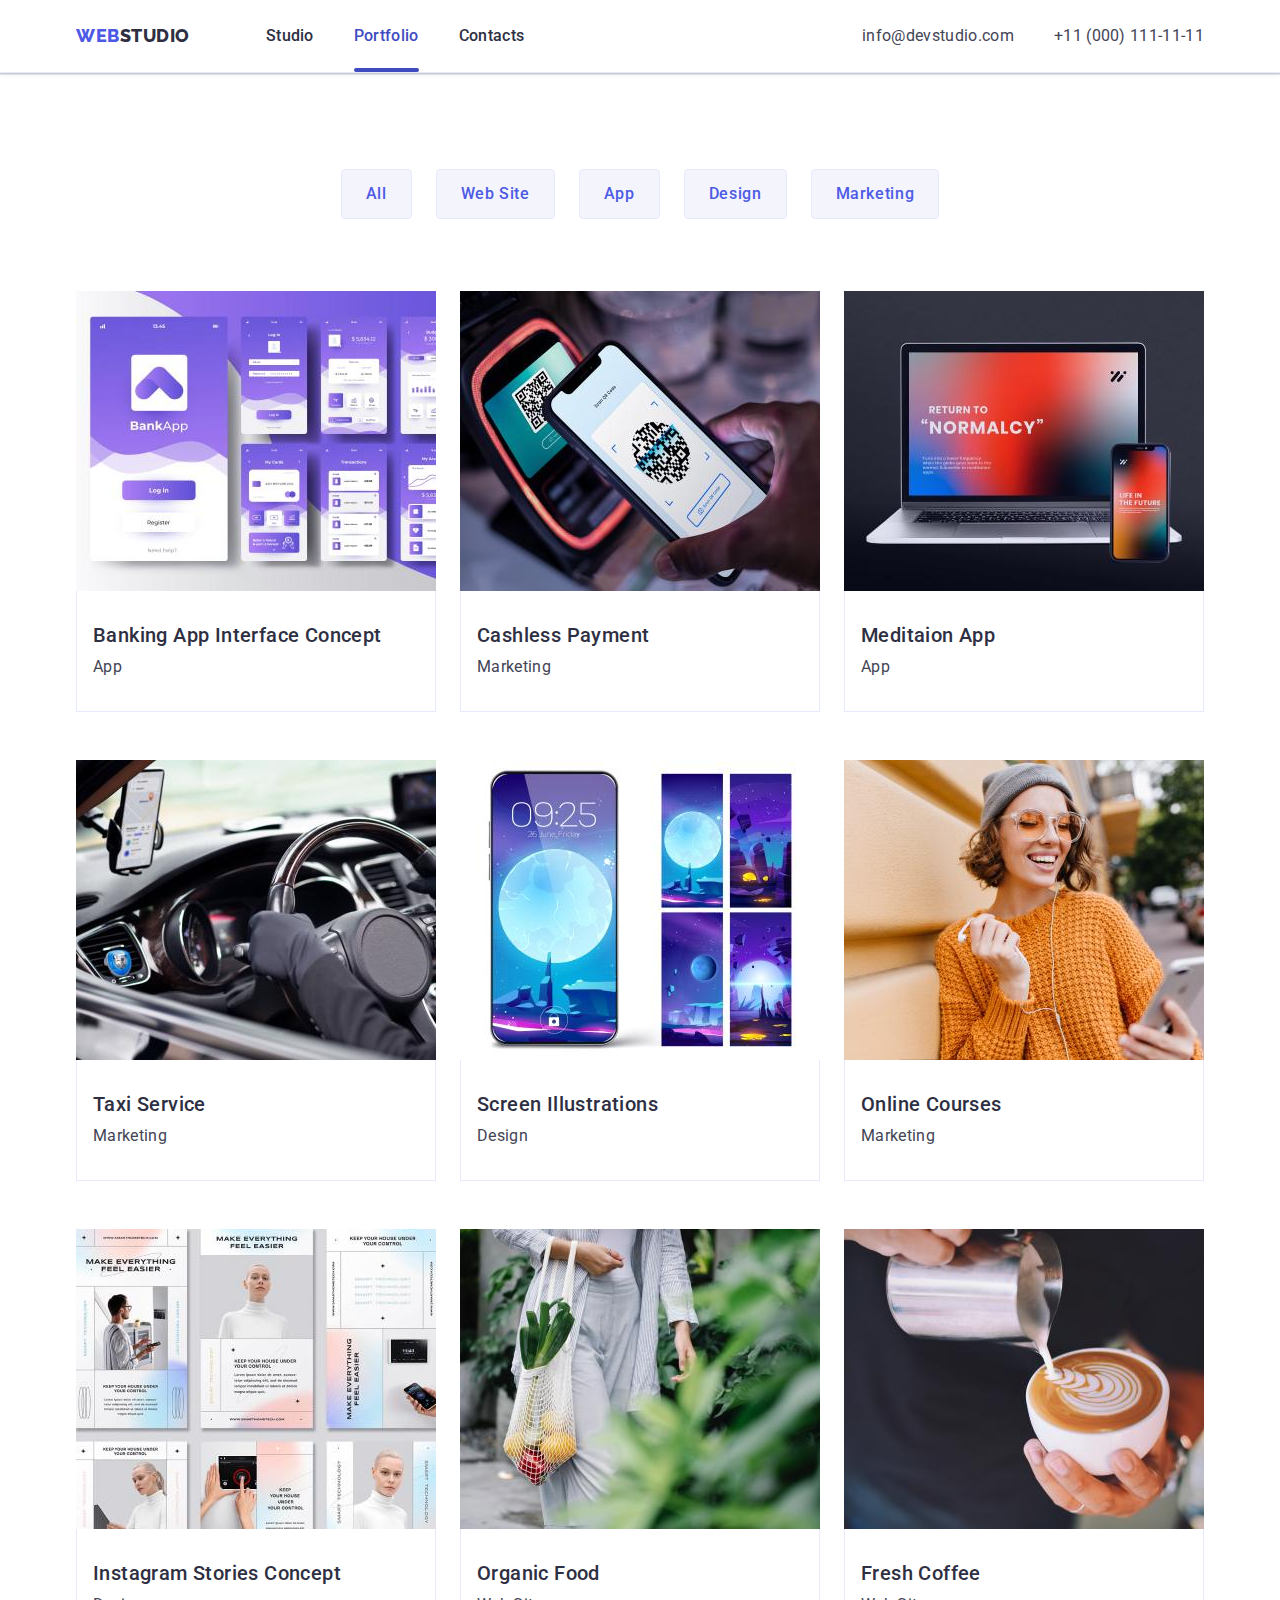
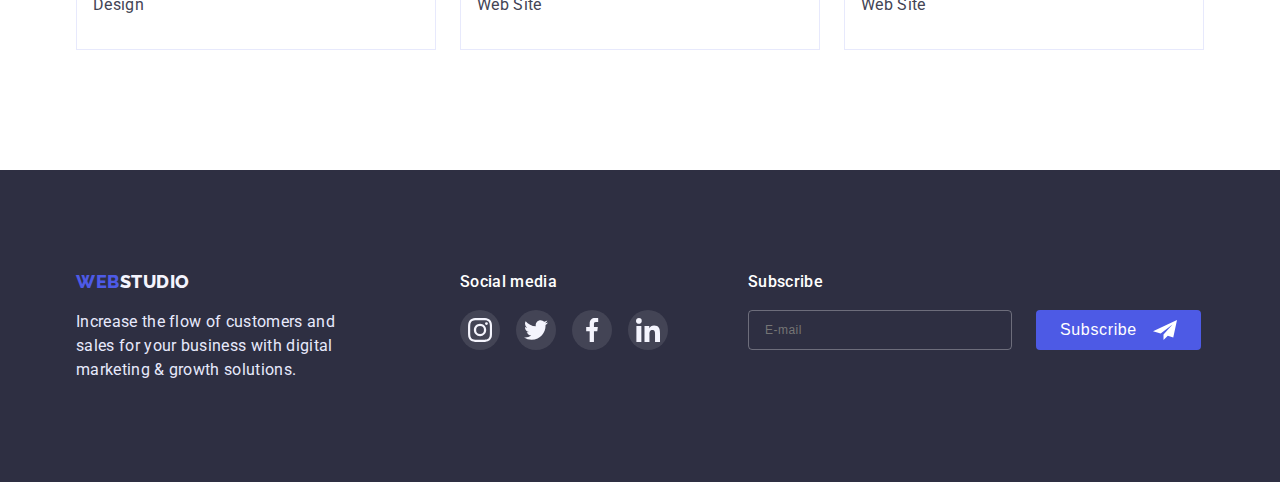
==== commit d6203116: "1.7.09 fixed bugs" ====
--- a/portfolio.html
+++ b/portfolio.html
@@ -25,6 +25,16 @@
           <a href="./index.html" class="logo-ws"
             >Web<span class="logo-ws-dark">Studio</span></a
           >
+          <button
+            type="button"
+            class="menu-button js-open-menu"
+            aria-expanded="false"
+            aria-controls="mobile-menu"
+          >
+            <svg class="mobile-icon" aria-label="mobile menu switcher">
+              <use href="./images/icons.svg#icon-menu" class="icon-menu"></use>
+            </svg>
+          </button>
           <ul class="list-nav list">
             <li class="item">
               <a class="nav-link link" href="./index.html">Studio</a>
@@ -80,6 +90,10 @@
                 <div class="overlay-card">
                   <img
                     class="img-portfolio"
+                    srcset="
+                      ./images/portfolio/bankingapp.jpg    1x,
+                      ./images/portfolio/bankingapp@2x.jpg 2x
+                    "
                     src="./images/portfolio/bankingapp.jpg"
                     width="360"
                     height="300"
@@ -104,6 +118,10 @@
                 <div class="overlay-card">
                   <img
                     class="img-portfolio"
+                    srcset="
+                      ./images/portfolio/payment.jpg    1x,
+                      ./images/portfolio/payment@2x.jpg 2x
+                    "
                     src="./images/portfolio/payment.jpg"
                     width="360"
                     height="300"
@@ -128,6 +146,10 @@
                 <div class="overlay-card">
                   <img
                     class="img-portfolio"
+                    srcset="
+                      ./images/portfolio/meditationapp.jpg    1x,
+                      ./images/portfolio/meditationapp@2x.jpg 2x
+                    "
                     src="./images/portfolio/meditationapp.jpg"
                     width="360"
                     height="300"
@@ -152,6 +174,10 @@
                 <div class="overlay-card">
                   <img
                     class="img-portfolio"
+                    srcset="
+                      ./images/portfolio/taxiservice.jpg    1x,
+                      ./images/portfolio/taxiservice@2x.jpg 2x
+                    "
                     src="./images/portfolio/taxiservice.jpg"
                     width="360"
                     height="300"
@@ -176,6 +202,10 @@
                 <div class="overlay-card">
                   <img
                     class="img-portfolio"
+                    srcset="
+                      ./images/portfolio/screenillustr.jpg    1x,
+                      ./images/portfolio/screenillustr@2x.jpg 2x
+                    "
                     src="./images/portfolio/screenillustr.jpg"
                     width="360"
                     height="300"
@@ -200,6 +230,10 @@
                 <div class="overlay-card">
                   <img
                     class="img-portfolio"
+                    srcset="
+                      ./images/portfolio/onlinecourses.jpg    1x,
+                      ./images/portfolio/onlinecourses@2x.jpg 2x
+                    "
                     src="./images/portfolio/onlinecourses.jpg"
                     width="360"
                     height="300"
@@ -224,6 +258,10 @@
                 <div class="overlay-card">
                   <img
                     class="img-portfolio"
+                    srcset="
+                      ./images/portfolio/instastories.jpg    1x,
+                      ./images/portfolio/instastories@2x.jpg 2x
+                    "
                     src="./images/portfolio/instastories.jpg"
                     width="360"
                     height="300"
@@ -248,6 +286,10 @@
                 <div class="overlay-card">
                   <img
                     class="img-portfolio"
+                    srcset="
+                      ./images/portfolio/organicfood.jpg    1x,
+                      ./images/portfolio/organicfood@2x.jpg 2x
+                    "
                     src="./images/portfolio/organicfood.jpg"
                     width="360"
                     height="300"
@@ -272,6 +314,10 @@
                 <div class="overlay-card">
                   <img
                     class="img-portfolio"
+                    srcset="
+                      ./images/portfolio/freshcoffee.jpg    1x,
+                      ./images/portfolio/freshcoffee@2x.jpg 2x
+                    "
                     src="./images/portfolio/freshcoffee.jpg"
                     width="360"
                     height="300"
@@ -340,26 +386,86 @@
           </ul>
         </div>
         <div class="subscribe">
+          <h3 class="footer-form-title">Subscribe</h3>
           <form action="#" class="footer-form">
-            <h3 class="footer-form-title">Subscribe</h3>
-            <div class="subscribe-form">
-              <input
-                type="email"
-                name="mail"
-                class="input-footer"
-                placeholder="E-mail"
-                required
-              />
-              <button class="footer-btn">
-                Subscribe
-                <svg class="subscribe-icon">
-                  <use href="./images/icons.svg#icon-frame"></use>
-                </svg>
-              </button>
-            </div>
+            <input
+              type="email"
+              name="mail"
+              class="input-footer"
+              placeholder="E-mail"
+              required
+            />
+            <button class="footer-btn">
+              Subscribe
+              <svg class="subscribe-icon">
+                <use href="./images/icons.svg#icon-frame"></use>
+              </svg>
+            </button>
           </form>
         </div>
       </div>
     </footer>
+    <!-- Mobile menu -->
+    <div class="menu-container js-menu-container" id="mobile-menu">
+      <button class="mobile-btn-close js-close-menu">
+        <svg class="icon-close-menu">
+          <use href="./images/icons.svg#icon-close"></use>
+        </svg>
+      </button>
+      <div class="mobile-nav">
+        <ul class="mobile-menu list">
+          <li class="item"><a href="./index.html" class="link">Studio</a></li>
+          <li class="item">
+            <a href="./portfolio.html" class="link">Portfolio</a>
+          </li>
+          <li class="item"><a href="" class="link">Contacts</a></li>
+        </ul>
+        <div class="mobile-menu-contacts">
+          <ul class="mobile-contacts list">
+            <li class="item">
+              <a href="tel:+110001111111" class="tel link"
+                >+11 (000) 111-11-11</a
+              >
+            </li>
+            <li class="item">
+              <a href="mailto:info@devstudio.com" class="link mail"
+                >info@devstudio.com</a
+              >
+            </li>
+          </ul>
+          <ul class="list social-med-list">
+            <li class="item">
+              <a href="" class="icon-link">
+                <svg class="social-icon">
+                  <use href="./images/icons.svg#icon-instagram"></use>
+                </svg>
+              </a>
+            </li>
+            <li class="item">
+              <a href="" class="icon-link">
+                <svg class="social-icon">
+                  <use href="./images/icons.svg#icon-twitter"></use>
+                </svg>
+              </a>
+            </li>
+            <li class="item">
+              <a href="" class="icon-link">
+                <svg class="social-icon">
+                  <use href="./images/icons.svg#icon-facebook"></use>
+                </svg>
+              </a>
+            </li>
+            <li class="item">
+              <a href="" class="icon-link">
+                <svg class="social-icon">
+                  <use href="./images/icons.svg#icon-linkedin"></use>
+                </svg>
+              </a>
+            </li>
+          </ul>
+        </div>
+      </div>
+    </div>
+    <script src="./js/mobile-menu.js"></script>
   </body>
 </html>
--- a/css/style1.css
+++ b/css/style1.css
@@ -96,10 +96,10 @@
   width: 100%;
 }
 
-@media screen and (min-width: 428px) {
+@media screen and (min-width: 480px) {
   .container,
   .footer-container {
-    width: 396px;
+    width: 480px;
   }
 }
 
@@ -135,7 +135,8 @@
 
 @media screen and (max-width: 767px) {
   .page-header {
-    padding: 24px 16px;
+    padding-top: 24px;
+    padding-bottom: 24px;
   }
 
   .list-nav,
@@ -149,8 +150,6 @@
     align-items: center;
   }
   .menu-button {
-    width: 40px;
-    height: 40px;
     background-color: transparent;
     border: none;
     cursor: pointer;
@@ -209,7 +208,7 @@
     position: absolute;
     content: "";
     display: block;
-    bottom: -1px;
+    bottom: 0px;
     left: 0;
     width: 100%;
     height: 4px;
@@ -253,7 +252,7 @@
   }
 }
 
-@media screen and (min-width: 768px) and (max-width: 1200px) {
+@media screen and (min-width: 768px) and (max-width: 1199px) {
   .list-address {
     font-size: 12px;
     flex-direction: column;
@@ -436,7 +435,7 @@
       rgba(46, 47, 66, 0.7),
       rgba(46, 47, 66, 0.7)
     ),
-    url(../images/people-office.jpg);
+    url(../images/bg/bg-desktop.jpg);
   margin: 0 auto;
   background-color: var(--dark);
   background-position: center;
@@ -1141,6 +1140,7 @@
 .tel.link {
   font-size: 36px;
   font-weight: 600;
+  line-height: 1.11;
 }
 
 .social-med-list {
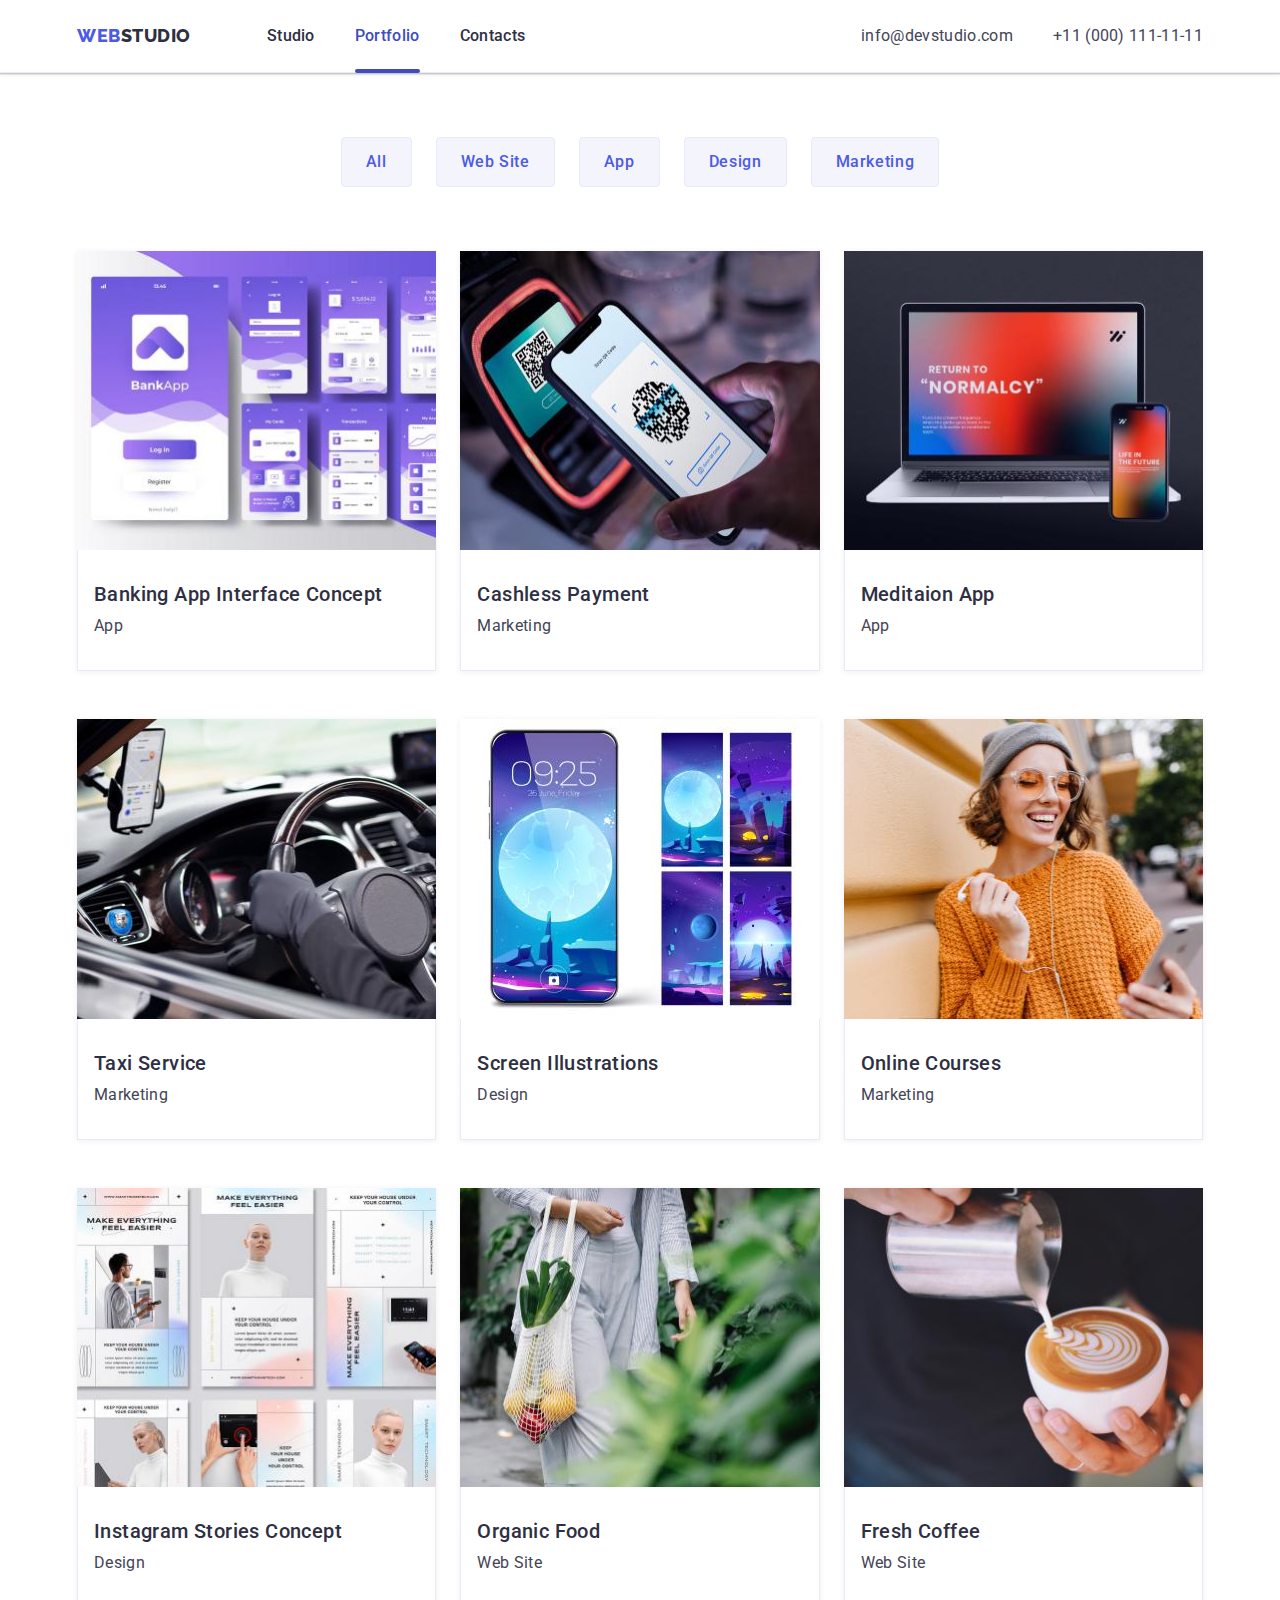
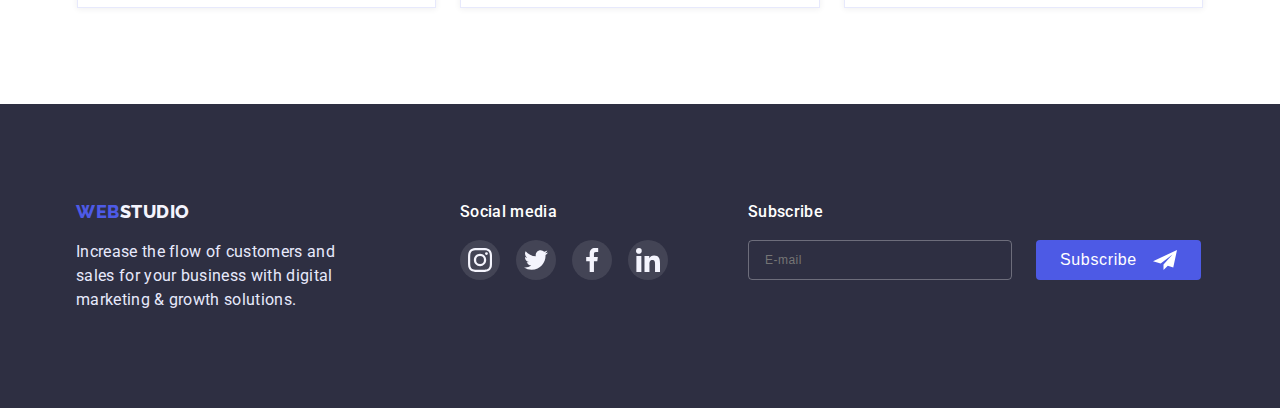
==== commit bc8e7764: "1.7.10 Add adaptive" ====
--- a/portfolio.html
+++ b/portfolio.html
@@ -65,7 +65,7 @@
     </header>
     <main>
       <section class="section portfolio-section">
-        <div class="container">
+        <div class="container portfolio">
           <h1 class="visually-hidden">Portfolio</h1>
           <ul class="list filter-btns">
             <li class="filter-item">
--- a/css/style1.css
+++ b/css/style1.css
@@ -29,6 +29,10 @@
   margin: 0;
 }
 
+body.modal-open {
+  overflow: hidden;
+}
+
 /* * {
   outline: 1px solid rgb(0, 221, 0);
 } */
@@ -58,13 +62,18 @@
 }
 
 ul {
-  margin-top: 0;
-  margin-bottom: 0;
+  margin: 0;
   padding: 0;
   list-style-type: none;
 }
 
-@media screen and (min-width: 320px) {
+img {
+  display: block;
+  max-width: 100%;
+  height: auto;
+}
+
+/* @media screen and (min-width: 320px) {
   html,
   .header,
   .footer,
@@ -74,26 +83,23 @@
   .menu-container {
     overflow-x: hidden;
   }
-}
+} */
 
 .section {
-  padding-bottom: 77px;
-  padding-top: 77px;
-}
-
-@media screen and (min-width: 768px) {
+  padding: 96px 0;
+}
+
+@media screen and (min-width: 1200px) {
   .section {
-    padding-bottom: 96px;
-    padding-top: 96px;
+    padding: 120px 0;
   }
 }
 
 .container {
-  padding-left: 15px;
-  padding-right: 15px;
+  padding-left: 16px;
+  padding-right: 16px;
   margin-left: auto;
   margin-right: auto;
-  width: 100%;
 }
 
 @media screen and (min-width: 480px) {
@@ -208,7 +214,7 @@
     position: absolute;
     content: "";
     display: block;
-    bottom: 0px;
+    bottom: -1px;
     left: 0;
     width: 100%;
     height: 4px;
@@ -297,17 +303,18 @@
 /* footer */
 
 .page-footer {
-  padding-top: 100px;
-  padding-bottom: 100px;
+  padding-top: 96px;
+  padding-bottom: 96px;
   background-color: var(--dark);
 }
 
 .footer-container {
-  display: flex;
-}
-
-.footer-summary {
-  width: 264px;
+  margin-right: auto;
+  margin-left: auto;
+  display: flex;
+  flex-direction: column;
+  justify-content: center;
+  align-items: center;
 }
 
 .footer-logo {
@@ -317,29 +324,64 @@
 }
 
 .ft-p {
+  display: block;
+  width: 264px;
   color: var(--accent);
   line-height: 1.5;
   letter-spacing: 0.02em;
 }
 
+@media screen and (min-width: 768px) {
+  .footer-container {
+    flex-direction: row;
+    flex-wrap: wrap;
+    row-gap: 72px;
+    column-gap: 24px;
+    justify-content: start;
+    align-items: self-start;
+  }
+}
+@media screen and (min-width: 768px) and (max-width: 1199px) {
+  .footer-container {
+    width: 582px;
+  }
+}
+
+@media screen and (max-width: 767px) {
+  .footer-logo {
+    text-align: center;
+  }
+}
+
 .social-block {
-  margin-left: 120px;
+  margin-top: 72px;
 }
 
 .social-title {
-  color: var(--white);
+  color: #ffffff;
   font-weight: 500;
+  letter-spacing: 0.02em;
   line-height: 1.5;
-  letter-spacing: 0.02em;
+  text-align: center;
   margin-bottom: 16px;
 }
 
+@media screen and (min-width: 767px) {
+  .social-title {
+    text-align: start;
+  }
+}
+
 .social-list {
   display: flex;
-}
-
-.social-list li:not(:last-child) {
-  margin-right: 16px;
+  gap: 16px;
+  justify-content: center;
+  margin-bottom: 72px;
+}
+@media screen and (min-width: 767px) {
+  .social-list {
+    margin: 0;
+  }
 }
 
 .social-link {
@@ -362,8 +404,21 @@
   width: 24px;
   height: 24px;
 }
+
 .subscribe {
-  margin-left: 80px;
+  display: flex;
+  flex-direction: column;
+  justify-content: center;
+  align-items: center;
+}
+
+.footer-form {
+  display: flex;
+  flex-direction: column;
+  justify-content: center;
+  align-items: center;
+  width: 100%;
+  max-width: 398px;
 }
 
 .footer-form-title {
@@ -373,12 +428,6 @@
   line-height: 1.5;
   letter-spacing: 0.02em;
   margin-bottom: 16px;
-}
-
-.footer-form {
-  display: flex;
-  align-items: center;
-  gap: 24px;
 }
 
 .input-footer {
@@ -387,7 +436,7 @@
   background-color: transparent;
   color: rgba(255, 255, 255, 0.6);
   font-size: 12px;
-  line-height: 1.5;
+  line-height: 2;
   letter-spacing: 0.04em;
   padding-top: 8px;
   padding-bottom: 8px;
@@ -396,11 +445,21 @@
   border-radius: 4px;
 }
 
+@media screen and (max-width: 767px) {
+  .subscribe {
+    width: 100%;
+  }
+  .input-footer {
+    width: 100%;
+  }
+}
+
 .footer-btn {
   display: flex;
   justify-content: center;
   align-items: center;
   padding: 8px 24px;
+  margin-top: 16px;
   gap: 16px;
   cursor: pointer;
   color: var(--white);
@@ -427,58 +486,141 @@
   fill: var(--white);
 }
 
+@media screen and (min-width: 768px) {
+  .footer-form {
+    flex-direction: row;
+    max-width: 100%;
+  }
+  .social-block,
+  .footer-btn {
+    margin: 0;
+  }
+  .input-footer {
+    max-width: 264px;
+    margin-right: 24px;
+  }
+  .footer-form-title {
+    text-align: start;
+  }
+  .subscribe {
+    display: flex;
+    flex-direction: column;
+    align-items: flex-start;
+  }
+}
+@media screen and (min-width: 1200px) {
+  .footer-container {
+    gap: 0;
+    padding: 0 15px;
+  }
+  .social-block {
+    margin-left: 120px;
+    margin-right: 80px;
+  }
+}
+
 /* Hero section */
 
 .hero {
   max-width: 1440px;
+  margin: 0 auto;
+  background-position: center;
+  background-size: cover;
   background-image: linear-gradient(
       rgba(46, 47, 66, 0.7),
       rgba(46, 47, 66, 0.7)
     ),
-    url(../images/bg/bg-desktop.jpg);
-  margin: 0 auto;
-  background-color: var(--dark);
-  background-position: center;
-  background-size: cover;
+    url(../images/bg/bg-mobile.jpg);
+}
+@media (min-device-pixel-ratio: 2) and (max-width: 479px),
+  (min-resolution: 192dpi) and (max-width: 479px),
+  (min-resolution: 2dppx) and (max-width: 479px) {
+  .hero {
+    background-image: linear-gradient(
+        rgba(46, 47, 66, 0.7),
+        rgba(46, 47, 66, 0.7)
+      ),
+      url(../images/bg/bg-mobile@2x.jpg);
+  }
+}
+@media screen and (min-width: 480px) {
+  .hero {
+    background-image: linear-gradient(
+        rgba(46, 47, 66, 0.7),
+        rgba(46, 47, 66, 0.7)
+      ),
+      url(../images/bg/bg-tablet.jpg);
+  }
+}
+@media (min-device-pixel-ratio: 2) and (min-width: 480px),
+  (min-resolution: 192dpi) and (min-width: 480px),
+  (min-resolution: 2dppx) and (min-width: 480px) {
+  .hero {
+    background-image: linear-gradient(
+        rgba(46, 47, 66, 0.7),
+        rgba(46, 47, 66, 0.7)
+      ),
+      url(../images/bg/bg-tablet@2x.jpg);
+  }
+}
+@media screen and (min-width: 768px) {
+  .hero {
+    background-image: linear-gradient(
+        rgba(46, 47, 66, 0.7),
+        rgba(46, 47, 66, 0.7)
+      ),
+      url(../images/bg/bg-desktop.jpg);
+  }
+}
+@media (min-device-pixel-ratio: 2) and (min-width: 768px),
+  (min-resolution: 192dpi) and (min-width: 768px),
+  (min-resolution: 2dppx) and (min-width: 768px) {
+  .hero {
+    background-image: linear-gradient(
+        rgba(46, 47, 66, 0.7),
+        rgba(46, 47, 66, 0.7)
+      ),
+      url(../images/bg/bg-desktop@2x.jpg);
+  }
 }
 
 .container-hero {
-  padding-top: 188px;
-  padding-bottom: 188px;
+  padding: 112px 0;
   text-align: center;
 }
+@media screen and (min-width: 1200px) {
+  .container-hero {
+    padding: 188px 0;
+  }
+}
 
 .hero-title {
-  font-size: 36px;
+  max-width: 496px;
+  font-size: 56px;
+  letter-spacing: 0.02em;
+  font-weight: 700;
+  line-height: 1.07;
   color: var(--white);
-  letter-spacing: 0.02em;
-  line-height: 1.07;
-  text-align: center;
-  margin-bottom: 72px;
   margin-left: auto;
   margin-right: auto;
 }
 
 @media screen and (max-width: 767px) {
   .hero-title {
-    width: calc(100% - 112px);
-    max-width: 318px;
-  }
-}
-
+    max-width: 320px;
+    font-size: 36px;
+    line-height: 1.1;
+    margin-bottom: 72px;
+  }
+}
 @media screen and (min-width: 768px) {
   .hero-title {
-    width: 496px;
-    font-size: 56px;
-    margin-bottom: 40px;
-  }
-}
-
+    margin-bottom: 36px;
+  }
+}
 @media screen and (min-width: 1200px) {
   .hero-title {
-    text-align: center;
-    margin: 0 auto 48px auto;
-    width: 496px;
+    margin-bottom: 48px;
   }
 }
 
@@ -506,22 +648,31 @@
 
 /* section-second */
 
-.section-second {
-  padding-top: 120px;
-  padding-bottom: 120px;
-}
-
-.list-second-section {
-  display: flex;
-  flex-wrap: wrap;
-}
-
-.list-item {
-  width: calc((100% - 3 * 24px) / 4);
-}
-
-.list-item:not(:last-child) {
-  margin-right: 24px;
+@media screen and (max-width: 767px) {
+  .list-item:not(:last-child) {
+    margin-bottom: 72px;
+  }
+}
+
+@media screen and (min-width: 768px) {
+  .list-second-section {
+    display: flex;
+    flex-wrap: wrap;
+    row-gap: 72px;
+    column-gap: 24px;
+  }
+  .list-item {
+    width: calc((100% - 24px) / 2);
+  }
+}
+
+@media screen and (min-width: 1200px) {
+  .list-second-section {
+    margin: 0;
+  }
+  .list-item {
+    width: calc((100% - 24px * 3) / 4);
+  }
 }
 
 .cont-avantages {
@@ -529,9 +680,14 @@
   justify-content: center;
   align-items: center;
   height: 112px;
-  margin-bottom: 8px;
   background-color: var(--light);
   border-radius: 4px;
+  margin-bottom: 8px;
+}
+@media screen and (max-width: 1199px) {
+  .cont-avantages {
+    display: none;
+  }
 }
 
 .icon-avantages {
@@ -539,24 +695,66 @@
   height: 64px;
 }
 
-.title-second-section {
-  margin-bottom: 8px;
+@media screen and (max-width: 1199px) {
+  .title-second-section {
+    letter-spacing: 0.02em;
+    color: var(--dark);
+    text-align: center;
+    font-size: 36px;
+    font-weight: 700;
+    line-height: 1.1;
+
+    margin-bottom: 8px;
+  }
+}
+@media screen and (min-width: 768px) {
+  .title-second-section {
+    text-align: start;
+  }
+}
+@media screen and (min-width: 1200px) {
+  .title-second-section {
+    color: var(--dark);
+    font-size: 20px;
+    font-weight: 500;
+    line-height: 1.2;
+    margin-bottom: 8px;
+    letter-spacing: 0.02em;
+  }
+}
+.text-second-section {
   font-weight: 500;
-  font-size: 20px;
-  line-height: 1.2;
-  letter-spacing: 0.02em;
-}
-
-.text-second-section {
-  color: var(--color-text);
   line-height: 1.5;
   letter-spacing: 0.02em;
 }
+@media screen and (min-width: 1200px) {
+  .text-second-section {
+    font-weight: 400;
+  }
+}
 
 /* third-section */
 
 .third-section {
-  padding-bottom: 120px;
+  display: none;
+  padding-top: 0;
+}
+
+@media screen and (min-width: 1200px) {
+  .third-section {
+    display: block;
+  }
+}
+.list-third-section {
+  display: flex;
+}
+
+.item-third-sec {
+  width: calc((100% - 2 * 24px) / 3);
+}
+
+.item-third-sec:not(:last-child) {
+  margin-right: 24px;
 }
 
 .title-third-section {
@@ -569,14 +767,6 @@
   text-align: center;
 }
 
-.list-third-section {
-  display: flex;
-}
-
-.item-third-sec:not(:last-child) {
-  margin-right: 24px;
-}
-
 .img-third-section {
   display: block;
   max-width: 100%;
@@ -585,65 +775,79 @@
 
 /* fourth-section */
 
+@media screen and (min-width: 768px) and (max-width: 1199px) {
+  .ourteam {
+    width: 582px;
+  }
+}
+
 .fourth-section {
   background-color: var(--light);
-  padding-top: 120px;
-  padding-bottom: 120px;
 }
 
 .title-fourth-section {
-  margin-bottom: 72px;
+  text-align: center;
+  color: var(--dark);
   font-weight: 700;
   font-size: 36px;
-  line-height: 1.11;
-  letter-spacing: 0.02em;
-  text-transform: capitalize;
+  line-height: 1.1;
+  letter-spacing: 0.02em;
+
+  margin-bottom: 72px;
+}
+
+.card {
+  max-width: 264px;
+  width: 100%;
   text-align: center;
-}
-
-.list-fourth-section {
-  display: flex;
-}
-
-.card {
   padding-bottom: 32px;
-  text-align: center;
-  background: var(--white);
+  background: #ffffff;
   box-shadow: 0px 1px 6px rgba(46, 47, 66, 0.08),
     0px 1px 1px rgba(46, 47, 66, 0.16), 0px 2px 1px rgba(46, 47, 66, 0.08);
   border-radius: 0px 0px 4px 4px;
 }
 
-.list-fourth-section .card:not(:last-child) {
-  margin-right: 24px;
-}
-
+.title-card {
+  margin-bottom: 8px;
+  color: var(--dark);
+  font-weight: 500;
+  font-size: 20px;
+  line-height: 1.2;
+  letter-spacing: 0.02em;
+}
+.text-fourth-section {
+  line-height: 1.5;
+  letter-spacing: 0.02em;
+  margin-bottom: 8px;
+}
 .pic-card {
   margin-bottom: 32px;
 }
 
-.title-card {
-  margin-bottom: 8px;
-  font-size: 20px;
-  font-weight: 500;
-  line-height: 1.2;
-  letter-spacing: 0.02em;
-}
-
-.text-fourth-section {
-  margin-bottom: 8px;
-  color: var(--color-text);
-  line-height: 1.5;
-  letter-spacing: 0.02em;
+@media screen and (max-width: 767px) {
+  .card {
+    margin: 0 auto;
+    margin-top: 72px;
+  }
+}
+
+@media screen and (min-width: 768px) {
+  .list-fourth-section {
+    display: flex;
+    flex-wrap: wrap;
+    row-gap: 68px;
+    column-gap: 22px;
+    justify-content: center;
+  }
+  .title-card {
+    flex-basis: calc((100% - 24px) / 2);
+  }
 }
 
 .list-networks {
   display: flex;
+  gap: 24px;
   justify-content: center;
-}
-
-.list-networks li:not(:last-child) {
-  margin-right: 24px;
 }
 
 .link-network {
@@ -656,83 +860,160 @@
   background-color: var(--color-primary);
   transition: background-color 250ms var(--time-transition);
 }
-
 .link-network:hover,
 .link-network:focus {
   background-color: var(--color-secondary);
 }
-
 .network {
   width: 16px;
   height: 16px;
+  fill: var(--light);
 }
 
 /* fifth-customers section  */
 
-.fifth-section {
-  padding-top: 130px;
-  padding-bottom: 120px;
-}
-
-.customers {
+.title-cumtomers-section {
   text-align: center;
-}
-
-.title-cumtomers-section {
+  font-size: 36px;
+  font-weight: 700;
+  line-height: 1.1;
+  letter-spacing: 0.02em;
+  margin-bottom: 72px;
+}
+
+.list-customers {
+  display: flex;
+  flex-wrap: wrap;
+  gap: 72px 16px;
+  justify-content: center;
+}
+
+.link-customers {
+  display: inline-block;
+  width: 190px;
+  height: 88px;
+  padding: 16px 40px;
+  border: 1px solid var(--color-subtitle-text);
+  border-radius: 4px;
+  color: var(--color-subtitle-text);
+  transition: color 250ms var(--time-transition);
+}
+
+.item-customers {
   display: block;
-  text-align: center;
-  margin-bottom: 72px;
-  font-size: 36px;
-  letter-spacing: 0.02em;
-  line-height: 1.1;
-}
-
-.list-customers {
-  display: flex;
-  gap: 24px;
-}
-
-.link-customers {
-  display: flex;
-  justify-content: center;
-  align-items: center;
-  width: 168px;
-  height: 88px;
-  color: var(--color-subtitle-text);
-  border: 1px solid #8e8f99;
-  border-radius: 4px;
-  transition: color 250ms var(--time-transition),
-    border-color 250ms var(--time-transition);
+  fill: currentColor;
 }
 
 .link-customers:hover,
 .link-customers:focus {
+  border-color: var(--color-secondary);
   color: var(--color-secondary);
-  border-color: var(--color-secondary);
-}
-
+}
+.list-customers .item {
+  flex-basis: calc((100% - 16px) / 2);
+}
 .item-customers {
-  display: block;
-  width: 104px;
+  width: 110px;
   height: 56px;
-  fill: currentColor;
+  transition: fill 250ms var(--time-transition);
+}
+
+@media screen and (min-width: 768px) {
+  .customers {
+    width: 552px;
+    padding: 0;
+  }
+  .list-customers {
+    flex-wrap: wrap;
+    column-gap: 24px;
+    row-gap: 72px;
+  }
+  .list-customers .item {
+    flex-basis: calc((100% - 2 * 24px) / 3);
+  }
+
+  .item-customers {
+    width: 104px;
+    height: 56px;
+  }
+
+  .link-customers {
+    width: 168px;
+    height: 88px;
+    padding: 16px 31px;
+  }
+}
+
+@media screen and (min-width: 1200px) {
+  .customers {
+    width: 1128px;
+  }
+  .list-customers {
+    flex-wrap: nowrap;
+    gap: 24px;
+  }
 }
 
 /* portfolio */
 
 .portfolio-section {
-  padding-top: 96px;
-  padding-bottom: 120px;
+  padding-top: 48px;
+  padding-bottom: 48px;
+}
+
+@media screen and (min-width: 428px) {
+  .portfolio {
+    width: 396px;
+  }
+}
+
+@media screen and (max-width: 767px) {
+  .filter-btns {
+    margin-bottom: 48px;
+  }
+  .filter-item {
+    display: inline-block;
+  }
+  .filter-item:not(:last-child) {
+    margin-right: 24px;
+  }
+  .filter-item:nth-child(-n + 2) {
+    margin-bottom: 16px;
+  }
 }
 
 .filter-btns {
   display: flex;
-  justify-content: center;
-  margin-bottom: 72px;
-}
-
-.filter-item:not(:last-child) {
-  margin-right: 24px;
+  flex-wrap: wrap;
+  row-gap: 16px;
+  justify-content: left;
+  margin-bottom: 48px;
+}
+
+@media screen and (min-width: 768px) {
+  .portfolio {
+    width: 768px;
+  }
+
+  .portfolio-section {
+    padding-top: 64px;
+    padding-bottom: 96px;
+  }
+  .filter-btns {
+    display: flex;
+    justify-content: center;
+    align-items: center;
+    row-gap: 24px;
+    column-gap: 24px;
+    margin-bottom: 64px;
+    top: 0;
+  }
+}
+
+@media screen and (min-width: 1200px) {
+  .portfolio {
+    width: 1158px;
+  }
 }
 
 .filter-btn {
@@ -766,22 +1047,35 @@
 .list-portfolio {
   display: flex;
   justify-content: center;
+  align-items: center;
+  flex-direction: column;
   flex-wrap: wrap;
+  gap: 40px;
 }
 
 .card-portfolio {
-  flex-basis: calc((100% - 2 * 24px) / 3);
   max-width: 360px;
-  margin-right: 24px;
-  margin-bottom: 48px;
-}
-
-.card-portfolio:nth-child(3n) {
-  margin-right: 0;
-}
-
-.card-portfolio:nth-last-child(-n + 3) {
-  margin-bottom: 0px;
+  box-shadow: 0px 1px 6px rgba(46, 47, 66, 0.08);
+}
+
+@media screen and (min-width: 768px) {
+  .list-portfolio {
+    flex-direction: row;
+    row-gap: 72px;
+    column-gap: 24px;
+    justify-content: flex-start;
+  }
+  .card-portfolio {
+    flex-basis: calc((100% - 24px) / 2);
+  }
+}
+@media screen and (min-width: 1200px) {
+  .list-portfolio {
+    row-gap: 48px;
+  }
+  .card-portfolio {
+    flex-basis: calc((100% - 24px * 2) / 3);
+  }
 }
 
 .card-content {
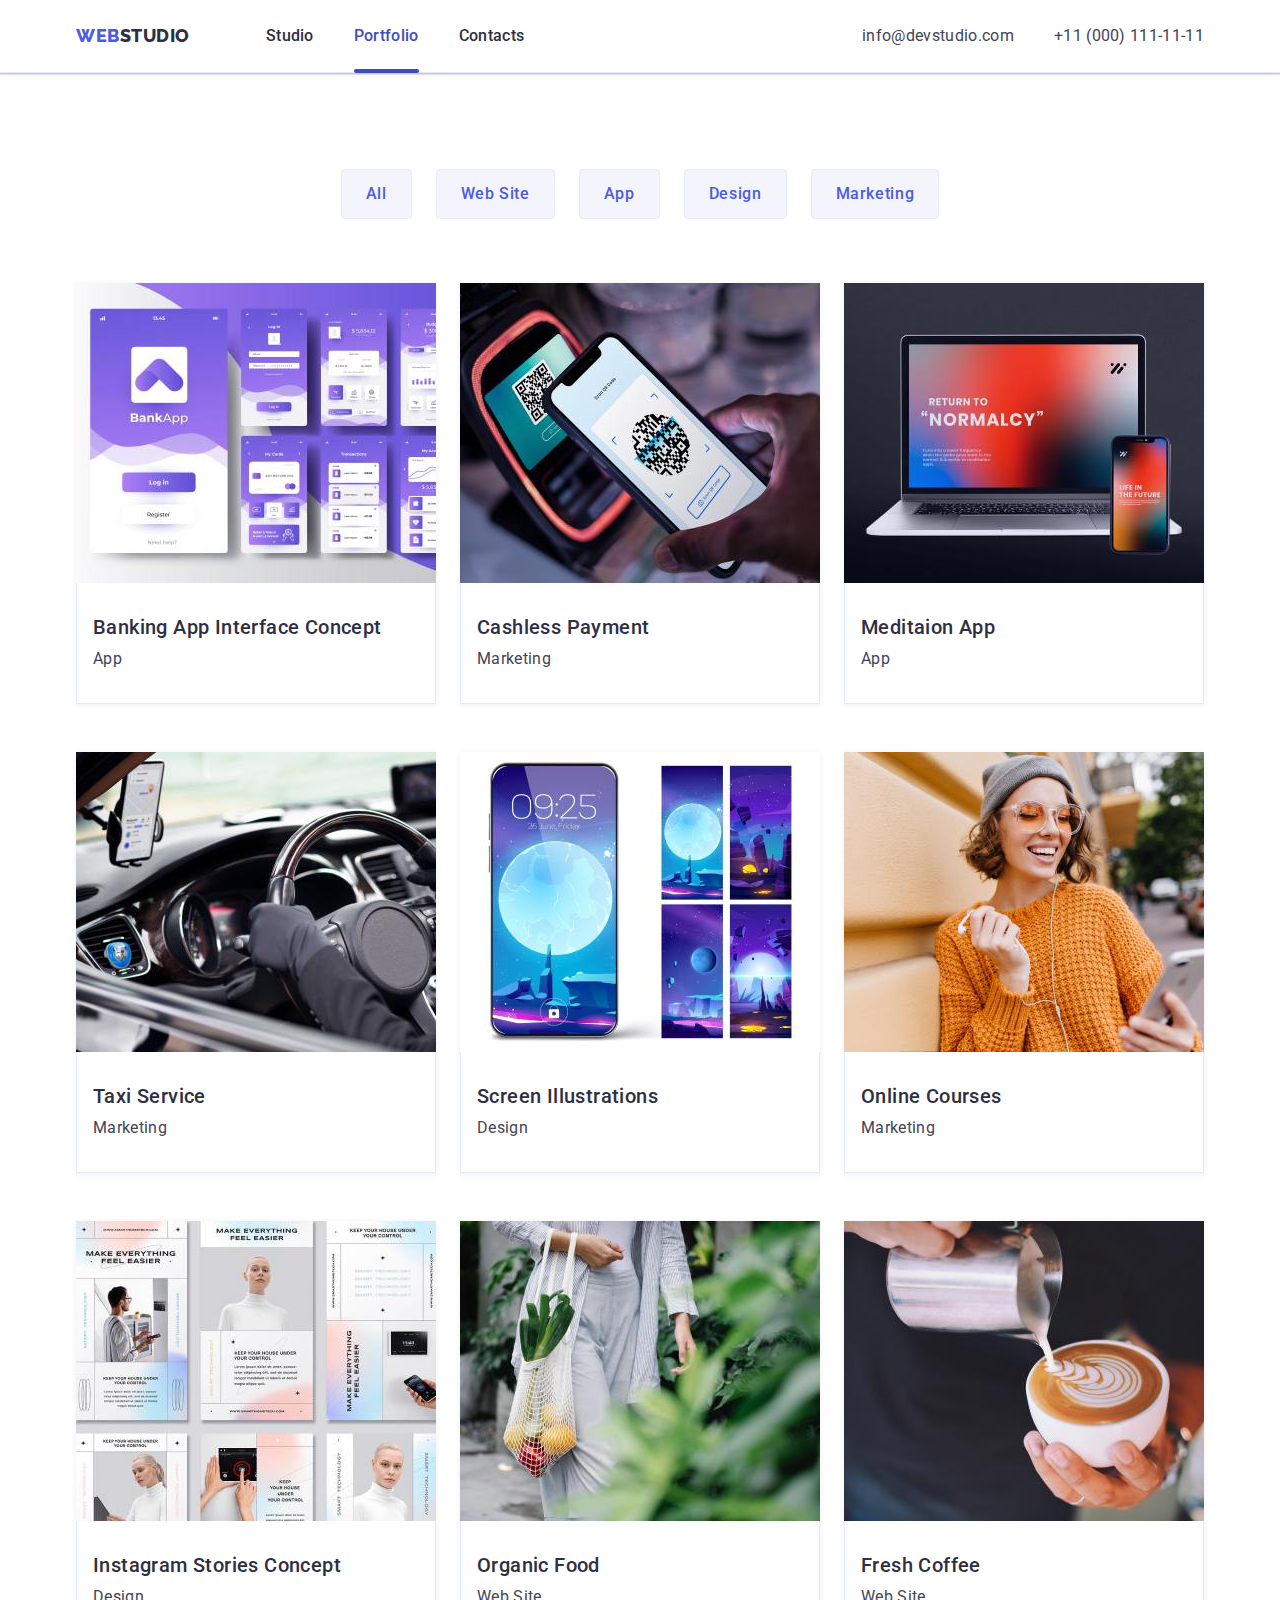
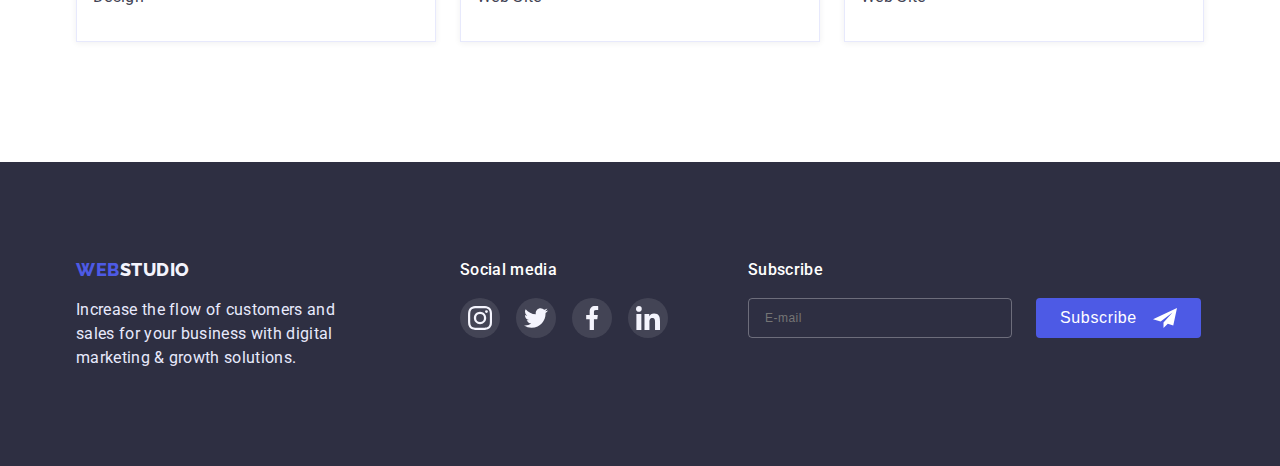
==== commit 2c7543fe: "1.7.11 Fixed bugs" ====
--- a/portfolio.html
+++ b/portfolio.html
@@ -16,7 +16,7 @@
       crossorigin="anonymous"
       referrerpolicy="no-referrer"
     />
-    <link rel="stylesheet" href="./css/style1.css" />
+    <link rel="stylesheet" href="./css/style.css" />
   </head>
   <body>
     <header class="page-header">
@@ -414,9 +414,11 @@
       </button>
       <div class="mobile-nav">
         <ul class="mobile-menu list">
-          <li class="item"><a href="./index.html" class="link">Studio</a></li>
           <li class="item">
-            <a href="./portfolio.html" class="link">Portfolio</a>
+            <a href="./index.html" class="link">Studio</a>
+          </li>
+          <li class="item">
+            <a href="./portfolio.html" class="link active-link">Portfolio</a>
           </li>
           <li class="item"><a href="" class="link">Contacts</a></li>
         </ul>
--- a/css/style.css
+++ b/css/style.css
@@ -0,0 +1,1500 @@
+html {
+  box-sizing: border-box;
+}
+*,
+*::before,
+*::after {
+  box-sizing: inherit;
+}
+
+:root {
+  --color-primary: #4d5ae5;
+  --color-secondary: #404bbf;
+  --dark: #2e2f42;
+  --color-text: #434455;
+  --color-subtitle-text: #8e8f99;
+  --accent: #e7e9fc;
+  --light: #f4f4fd;
+  --white: #ffffff;
+  --color-hover-footer: #31d0aa;
+  --time-transition: cubic-bezier(0.4, 0, 0.2, 1);
+  --outline: 1px solid tomato;
+}
+
+body {
+  background-color: var(--white);
+  font-family: Roboto, sans-serif;
+  font-size: 16px;
+  color: var(--dark);
+  margin: 0;
+}
+
+body.modal-open {
+  overflow: hidden;
+}
+
+/* * {
+  outline: 1px solid rgb(0, 221, 0);
+} */
+
+.visually-hidden {
+  position: absolute;
+  white-space: nowrap;
+  width: 1px;
+  height: 1px;
+  overflow: hidden;
+  border: 0;
+  padding: 0;
+  clip: rect(0 0 0 0);
+  clip-path: inset(50%);
+  margin: -1px;
+}
+
+p,
+h1,
+h2,
+h3,
+h4,
+h5,
+h6 {
+  margin-top: 0;
+  margin-bottom: 0;
+}
+
+ul {
+  margin: 0;
+  padding: 0;
+  list-style-type: none;
+}
+
+img {
+  display: block;
+  max-width: 100%;
+  height: auto;
+}
+
+/* @media screen and (min-width: 320px) {
+  html,
+  .header,
+  .footer,
+  .container,
+  .section,
+  .backdrop,
+  .menu-container {
+    overflow-x: hidden;
+  }
+} */
+
+.section {
+  padding: 96px 0;
+}
+
+@media screen and (min-width: 1200px) {
+  .section {
+    padding: 120px 0;
+  }
+}
+
+.container {
+  padding-left: 15px;
+  padding-right: 15px;
+  margin-left: auto;
+  margin-right: auto;
+}
+
+@media screen and (min-width: 480px) {
+  .container,
+  .footer-container {
+    width: 480px;
+  }
+}
+
+@media screen and (min-width: 768px) {
+  .container {
+    width: 768px;
+  }
+  .footer-container {
+    width: 552px;
+  }
+}
+
+@media screen and (min-width: 1200px) {
+  .container,
+  .footer-container {
+    width: 100%;
+    max-width: 1158px;
+  }
+}
+
+/* header */
+
+.page-header {
+  border-bottom: 1px solid var(--accent);
+  box-shadow: 0px 2px 1px rgba(46, 47, 66, 0.08),
+    0px 1px 1px rgba(46, 47, 66, 0.16), 0px 1px 6px rgba(46, 47, 66, 0.08);
+}
+
+.nav-header {
+  display: flex;
+  align-items: center;
+}
+
+@media screen and (max-width: 767px) {
+  .page-header {
+    padding-top: 24px;
+    padding-bottom: 24px;
+  }
+
+  .list-nav,
+  .page-address {
+    display: none;
+  }
+
+  .nav-header {
+    display: flex;
+    justify-content: space-between;
+    align-items: center;
+  }
+  .menu-button {
+    background-color: transparent;
+    border: none;
+    cursor: pointer;
+  }
+  .mobile-icon {
+    display: inline-block;
+    width: 32px;
+    height: 22px;
+    stroke: #2e2f42;
+    stroke-linecap: round;
+    stroke-linejoin: round;
+    stroke-width: 3px;
+  }
+}
+
+@media screen and (min-width: 768px) {
+  .menu-button {
+    display: none;
+  }
+  .container.container-header {
+    display: flex;
+    align-items: center;
+  }
+  .nav-header {
+    display: flex;
+    align-items: center;
+  }
+  .list-nav {
+    display: flex;
+    margin-left: 76px;
+  }
+
+  .list-nav .item:not(:last-child) {
+    margin-right: 40px;
+  }
+
+  .nav-link {
+    position: relative;
+    display: block;
+    padding-top: 24px;
+    padding-bottom: 24px;
+    text-decoration: none;
+    color: var(--dark);
+    font-size: 16px;
+    font-weight: 500;
+    line-height: 1.5;
+    letter-spacing: 0.02em;
+    transition: color 250ms var(--time-transition);
+  }
+
+  .active-link {
+    color: var(--color-secondary);
+  }
+
+  .nav-link.active-link::after {
+    position: absolute;
+    content: "";
+    display: block;
+    bottom: -1px;
+    left: 0;
+    width: 100%;
+    height: 4px;
+    background-color: var(--color-secondary);
+    border-radius: 2px;
+    transform: scaleX(1);
+    transition: transform 250ms var(--time-transition);
+  }
+
+  .active-link:hover::after {
+    transform: scaleX(0.5);
+  }
+
+  .page-address {
+    display: flex;
+    margin-left: auto;
+  }
+
+  .list-address {
+    display: flex;
+  }
+
+  .list-address .item:not(:last-child) {
+    margin-right: 40px;
+  }
+
+  .link-address {
+    display: block;
+    color: var(--color-text);
+    font-style: normal;
+    line-height: 1.5;
+    text-decoration: none;
+    letter-spacing: 0.02em;
+    transition: color 250ms var(--time-transition);
+  }
+
+  .link:hover,
+  .link:focus {
+    text-decoration: none;
+    color: var(--color-secondary);
+  }
+}
+
+@media screen and (min-width: 768px) and (max-width: 1199px) {
+  .list-address {
+    font-size: 12px;
+    gap: 12px;
+    flex-direction: column;
+  }
+
+  .list-address .link-address.link {
+    margin-left: auto;
+  }
+
+  .list-address .item:not(:last-child) {
+    margin-right: 0;
+  }
+}
+
+@media screen and (min-width: 1200px) {
+  .link-address {
+    padding-top: 24px;
+    padding-bottom: 24px;
+  }
+}
+
+.logo-ws {
+  color: var(--color-primary);
+  font-family: "Raleway", sans-serif;
+  font-style: normal;
+  font-weight: 800;
+  font-size: 18px;
+  line-height: 1.33;
+  text-decoration: none;
+  letter-spacing: 0.03em;
+  text-transform: uppercase;
+}
+
+.logo-ws-dark {
+  color: var(--dark);
+}
+
+.logo-ws-light {
+  color: var(--light);
+}
+
+/* footer */
+
+.page-footer {
+  padding-top: 96px;
+  padding-bottom: 96px;
+  background-color: var(--dark);
+}
+
+.footer-container {
+  margin-right: auto;
+  margin-left: auto;
+  display: flex;
+  flex-direction: column;
+  justify-content: center;
+  align-items: center;
+}
+
+.footer-logo {
+  padding: 0;
+  display: block;
+  margin-bottom: 16px;
+}
+
+.ft-p {
+  display: block;
+  width: 264px;
+  color: var(--accent);
+  line-height: 1.5;
+  letter-spacing: 0.02em;
+}
+
+@media screen and (min-width: 768px) {
+  .footer-container {
+    flex-direction: row;
+    flex-wrap: wrap;
+    row-gap: 72px;
+    column-gap: 24px;
+    justify-content: start;
+    align-items: self-start;
+  }
+}
+@media screen and (min-width: 768px) and (max-width: 1199px) {
+  .footer-container {
+    width: 582px;
+  }
+}
+
+@media screen and (max-width: 767px) {
+  .footer-logo {
+    text-align: center;
+  }
+}
+
+.social-block {
+  margin-top: 72px;
+  margin-bottom: 72px;
+}
+
+.social-title {
+  color: #ffffff;
+  font-weight: 500;
+  letter-spacing: 0.02em;
+  line-height: 1.5;
+  text-align: center;
+  margin-bottom: 16px;
+}
+
+@media screen and (min-width: 767px) {
+  .social-title {
+    text-align: start;
+  }
+}
+
+.social-list {
+  display: flex;
+  gap: 16px;
+  justify-content: center;
+}
+@media screen and (min-width: 767px) {
+  .social-list {
+    margin: 0;
+  }
+}
+
+.social-link {
+  display: flex;
+  justify-content: center;
+  align-items: center;
+  width: 40px;
+  height: 40px;
+  border-radius: 50%;
+  background-color: rgba(255, 255, 255, 0.1);
+  transition: background-color 250ms var(--time-transition);
+}
+
+.social-link:hover,
+.social-link:focus {
+  background-color: var(--color-hover-footer);
+}
+
+.social-item {
+  width: 24px;
+  height: 24px;
+}
+
+.subscribe {
+  display: flex;
+  flex-direction: column;
+  justify-content: center;
+  align-items: center;
+}
+
+.footer-form {
+  display: flex;
+  flex-direction: column;
+  justify-content: center;
+  align-items: center;
+  width: 100%;
+  max-width: 398px;
+}
+
+.footer-form-title {
+  color: var(--white);
+  font-size: 16px;
+  font-weight: 500;
+  line-height: 1.5;
+  letter-spacing: 0.02em;
+  margin-bottom: 16px;
+}
+
+.input-footer {
+  width: 264px;
+  height: 40px;
+  background-color: transparent;
+  color: rgba(255, 255, 255, 0.6);
+  font-size: 12px;
+  line-height: 2;
+  letter-spacing: 0.04em;
+  padding-top: 8px;
+  padding-bottom: 8px;
+  padding-left: 16px;
+  border: 1px solid rgba(255, 255, 255, 0.3);
+  border-radius: 4px;
+}
+
+@media screen and (max-width: 767px) {
+  .subscribe {
+    width: 100%;
+  }
+  .input-footer {
+    width: 100%;
+  }
+}
+
+.footer-btn {
+  display: flex;
+  justify-content: center;
+  align-items: center;
+  padding: 8px 24px;
+  margin-top: 16px;
+  gap: 16px;
+  cursor: pointer;
+  color: var(--white);
+  font-weight: 500;
+  font-size: 16px;
+  line-height: 1.5;
+  letter-spacing: 0.04em;
+  background-color: var(--color-primary);
+  border: transparent;
+  border-radius: 4px;
+  transition: background-color 250ms var(--time-transition),
+    transform 250ms var(--time-transition);
+}
+
+.footer-btn:hover,
+.footer-btn:focus {
+  background-color: var(--color-secondary);
+  transform: translateY(1px);
+}
+
+.subscribe-icon {
+  width: 24px;
+  height: 24px;
+  fill: var(--white);
+}
+
+@media screen and (min-width: 768px) {
+  .footer-form {
+    flex-direction: row;
+    max-width: 100%;
+  }
+  .social-block,
+  .footer-btn {
+    margin: 0;
+  }
+  .input-footer {
+    max-width: 264px;
+    margin-right: 24px;
+  }
+  .footer-form-title {
+    text-align: start;
+  }
+  .subscribe {
+    display: flex;
+    flex-direction: column;
+    align-items: flex-start;
+  }
+}
+@media screen and (min-width: 1200px) {
+  .footer-container {
+    gap: 0;
+    padding: 0 15px;
+  }
+  .social-block {
+    margin-left: 120px;
+    margin-right: 80px;
+  }
+}
+
+/* Hero section */
+
+.hero {
+  max-width: 1440px;
+  margin: 0 auto;
+  background-position: center;
+  background-size: cover;
+  background-image: linear-gradient(
+      rgba(46, 47, 66, 0.7),
+      rgba(46, 47, 66, 0.7)
+    ),
+    url(../images/bg/bg-mobile.jpg);
+}
+@media (min-device-pixel-ratio: 2) and (max-width: 479px),
+  (min-resolution: 192dpi) and (max-width: 479px),
+  (min-resolution: 2dppx) and (max-width: 479px) {
+  .hero {
+    background-image: linear-gradient(
+        rgba(46, 47, 66, 0.7),
+        rgba(46, 47, 66, 0.7)
+      ),
+      url(../images/bg/bg-mobile@2x.jpg);
+  }
+}
+@media screen and (min-width: 480px) {
+  .hero {
+    background-image: linear-gradient(
+        rgba(46, 47, 66, 0.7),
+        rgba(46, 47, 66, 0.7)
+      ),
+      url(../images/bg/bg-tablet.jpg);
+  }
+}
+@media (min-device-pixel-ratio: 2) and (min-width: 480px),
+  (min-resolution: 192dpi) and (min-width: 480px),
+  (min-resolution: 2dppx) and (min-width: 480px) {
+  .hero {
+    background-image: linear-gradient(
+        rgba(46, 47, 66, 0.7),
+        rgba(46, 47, 66, 0.7)
+      ),
+      url(../images/bg/bg-tablet@2x.jpg);
+  }
+}
+@media screen and (min-width: 768px) {
+  .hero {
+    background-image: linear-gradient(
+        rgba(46, 47, 66, 0.7),
+        rgba(46, 47, 66, 0.7)
+      ),
+      url(../images/bg/bg-desktop.jpg);
+  }
+}
+@media (min-device-pixel-ratio: 2) and (min-width: 768px),
+  (min-resolution: 192dpi) and (min-width: 768px),
+  (min-resolution: 2dppx) and (min-width: 768px) {
+  .hero {
+    background-image: linear-gradient(
+        rgba(46, 47, 66, 0.7),
+        rgba(46, 47, 66, 0.7)
+      ),
+      url(../images/bg/bg-desktop@2x.jpg);
+  }
+}
+
+.container-hero {
+  padding: 112px 0;
+  text-align: center;
+}
+@media screen and (min-width: 1200px) {
+  .container-hero {
+    padding: 188px 0;
+  }
+}
+
+.hero-title {
+  max-width: 496px;
+  font-size: 56px;
+  letter-spacing: 0.02em;
+  font-weight: 700;
+  line-height: 1.07;
+  color: var(--white);
+  margin-left: auto;
+  margin-right: auto;
+}
+
+@media screen and (max-width: 767px) {
+  .hero-title {
+    max-width: 320px;
+    font-size: 36px;
+    line-height: 1.1;
+    margin-bottom: 72px;
+  }
+}
+@media screen and (min-width: 768px) {
+  .hero-title {
+    margin-bottom: 36px;
+  }
+}
+@media screen and (min-width: 1200px) {
+  .hero-title {
+    margin-bottom: 48px;
+  }
+}
+
+.btn-hero {
+  font-family: inherit;
+  color: var(--white);
+  font-weight: 500;
+  font-size: 16px;
+  line-height: 1.5;
+  letter-spacing: 0.04em;
+  background: var(--color-primary);
+  box-shadow: 0px 4px 4px rgba(0, 0, 0, 0.15);
+  border-radius: 4px;
+  cursor: pointer;
+  padding: 16px 32px;
+  min-width: 169px;
+  border: 1px solid transparent;
+  transition: background-color 250ms var(--time-transition);
+}
+
+.btn-hero:hover,
+.btn-hero:focus {
+  background-color: var(--color-secondary);
+}
+
+/* section-second */
+
+@media screen and (max-width: 767px) {
+  .list-item:not(:last-child) {
+    margin-bottom: 72px;
+  }
+}
+
+@media screen and (min-width: 768px) {
+  .list-second-section {
+    display: flex;
+    flex-wrap: wrap;
+    row-gap: 72px;
+    column-gap: 24px;
+  }
+  .list-item {
+    width: calc((100% - 24px) / 2);
+  }
+}
+
+@media screen and (min-width: 1200px) {
+  .list-second-section {
+    margin: 0;
+  }
+  .list-item {
+    width: calc((100% - 24px * 3) / 4);
+  }
+}
+
+.cont-avantages {
+  display: flex;
+  justify-content: center;
+  align-items: center;
+  height: 112px;
+  background-color: var(--light);
+  border-radius: 4px;
+  margin-bottom: 8px;
+}
+@media screen and (max-width: 1199px) {
+  .cont-avantages {
+    display: none;
+  }
+}
+
+.icon-avantages {
+  width: 64px;
+  height: 64px;
+}
+
+@media screen and (max-width: 1199px) {
+  .title-second-section {
+    letter-spacing: 0.02em;
+    color: var(--dark);
+    text-align: center;
+    font-size: 36px;
+    font-weight: 700;
+    line-height: 1.1;
+
+    margin-bottom: 8px;
+  }
+}
+@media screen and (min-width: 768px) {
+  .title-second-section {
+    text-align: start;
+  }
+}
+@media screen and (min-width: 1200px) {
+  .title-second-section {
+    color: var(--dark);
+    font-size: 20px;
+    font-weight: 500;
+    line-height: 1.2;
+    margin-bottom: 8px;
+    letter-spacing: 0.02em;
+  }
+}
+.text-second-section {
+  font-weight: 500;
+  line-height: 1.5;
+  letter-spacing: 0.02em;
+}
+@media screen and (min-width: 1200px) {
+  .text-second-section {
+    font-weight: 400;
+  }
+}
+
+/* third-section */
+
+.third-section {
+  display: none;
+  padding-top: 0;
+}
+
+@media screen and (min-width: 1200px) {
+  .third-section {
+    display: block;
+  }
+}
+.list-third-section {
+  display: flex;
+}
+
+.item-third-sec {
+  width: calc((100% - 2 * 24px) / 3);
+}
+
+.item-third-sec:not(:last-child) {
+  margin-right: 24px;
+}
+
+.title-third-section {
+  margin-bottom: 72px;
+  font-weight: 700;
+  font-size: 36px;
+  line-height: 1.11;
+  text-transform: capitalize;
+  letter-spacing: 0.02em;
+  text-align: center;
+}
+
+.img-third-section {
+  display: block;
+  max-width: 100%;
+  height: auto;
+}
+
+/* fourth-section */
+
+@media screen and (min-width: 768px) and (max-width: 1199px) {
+  .ourteam {
+    width: 582px;
+  }
+}
+
+.fourth-section {
+  background-color: var(--light);
+}
+
+.title-fourth-section {
+  text-align: center;
+  color: var(--dark);
+  font-weight: 700;
+  font-size: 36px;
+  line-height: 1.1;
+  letter-spacing: 0.02em;
+
+  margin-bottom: 72px;
+}
+
+.card {
+  max-width: 264px;
+  width: 100%;
+  text-align: center;
+  padding-bottom: 32px;
+  background: #ffffff;
+  box-shadow: 0px 1px 6px rgba(46, 47, 66, 0.08),
+    0px 1px 1px rgba(46, 47, 66, 0.16), 0px 2px 1px rgba(46, 47, 66, 0.08);
+  border-radius: 0px 0px 4px 4px;
+}
+
+.title-card {
+  margin-bottom: 8px;
+  color: var(--dark);
+  font-weight: 500;
+  font-size: 20px;
+  line-height: 1.2;
+  letter-spacing: 0.02em;
+}
+.text-fourth-section {
+  line-height: 1.5;
+  letter-spacing: 0.02em;
+  margin-bottom: 8px;
+}
+.pic-card {
+  margin-bottom: 32px;
+}
+
+@media screen and (max-width: 767px) {
+  .card {
+    margin: 0 auto;
+    margin-top: 72px;
+  }
+}
+
+@media screen and (min-width: 768px) {
+  .list-fourth-section {
+    display: flex;
+    flex-wrap: wrap;
+    row-gap: 68px;
+    column-gap: 22px;
+    justify-content: center;
+  }
+  .title-card {
+    flex-basis: calc((100% - 24px) / 2);
+  }
+}
+
+.list-networks {
+  display: flex;
+  gap: 24px;
+  justify-content: center;
+}
+
+.link-network {
+  display: flex;
+  justify-content: center;
+  align-items: center;
+  width: 40px;
+  height: 40px;
+  border-radius: 50%;
+  background-color: var(--color-primary);
+  transition: background-color 250ms var(--time-transition);
+}
+.link-network:hover,
+.link-network:focus {
+  background-color: var(--color-secondary);
+}
+.network {
+  width: 16px;
+  height: 16px;
+  fill: var(--light);
+}
+
+/* fifth-customers section  */
+
+.title-cumtomers-section {
+  text-align: center;
+  font-size: 36px;
+  font-weight: 700;
+  line-height: 1.1;
+  letter-spacing: 0.02em;
+  margin-bottom: 72px;
+}
+
+.list-customers {
+  display: flex;
+  flex-wrap: wrap;
+  gap: 72px 16px;
+  justify-content: center;
+}
+
+.link-customers {
+  display: flex;
+  justify-content: center;
+  align-items: center;
+  width: 190px;
+  height: 88px;
+  padding: 16px 40px;
+  border: 1px solid var(--color-subtitle-text);
+  border-radius: 4px;
+  color: var(--color-subtitle-text);
+  transition: color 250ms var(--time-transition);
+}
+
+.item-customers {
+  display: block;
+  fill: currentColor;
+}
+
+.link-customers:hover,
+.link-customers:focus {
+  border-color: var(--color-secondary);
+  color: var(--color-secondary);
+}
+.list-customers .item {
+  flex-basis: calc((100% - 16px) / 2);
+}
+.item-customers {
+  width: 110px;
+  height: 56px;
+  transition: fill 250ms var(--time-transition);
+}
+
+@media screen and (min-width: 768px) {
+  .customers {
+    width: 582px;
+  }
+  .list-customers {
+    flex-wrap: wrap;
+    column-gap: 24px;
+    row-gap: 72px;
+  }
+  .list-customers .item {
+    flex-basis: calc((100% - 2 * 24px) / 3);
+  }
+
+  .item-customers {
+    width: 104px;
+    height: 56px;
+  }
+
+  .link-customers {
+    width: 168px;
+  }
+}
+
+@media screen and (min-width: 1200px) {
+  .customers {
+    width: 1128px;
+  }
+  .list-customers {
+    flex-wrap: nowrap;
+    gap: 24px;
+  }
+}
+
+/* portfolio */
+
+.portfolio-section {
+  padding-top: 48px;
+  padding-bottom: 48px;
+}
+
+@media screen and (min-width: 428px) {
+  .portfolio {
+    width: 396px;
+  }
+}
+
+@media screen and (max-width: 767px) {
+  .filter-btns {
+    margin-bottom: 48px;
+  }
+  .filter-item {
+    display: inline-block;
+  }
+  .filter-item:not(:last-child) {
+    margin-right: 24px;
+  }
+  .filter-item:nth-child(-n + 2) {
+    margin-bottom: 16px;
+  }
+}
+
+.filter-btns {
+  display: flex;
+  flex-wrap: wrap;
+  row-gap: 16px;
+  justify-content: left;
+  margin-bottom: 48px;
+}
+
+@media screen and (min-width: 768px) {
+  .portfolio {
+    width: 768px;
+  }
+
+  .portfolio-section {
+    padding-top: 64px;
+    padding-bottom: 96px;
+  }
+  .filter-btns {
+    display: flex;
+    justify-content: center;
+    align-items: center;
+    row-gap: 24px;
+    column-gap: 24px;
+    margin-bottom: 64px;
+    top: 0;
+  }
+}
+
+@media screen and (min-width: 1200px) {
+  .portfolio {
+    width: 1158px;
+  }
+
+  .portfolio-section {
+    padding-top: 96px;
+    padding-bottom: 120px;
+  }
+}
+
+.filter-btn {
+  font-family: inherit;
+  font-size: 16px;
+  font-weight: 500;
+  line-height: 1.5;
+  letter-spacing: 0.04em;
+  color: var(--color-primary);
+  background: var(--light);
+  border: 1px solid var(--accent);
+  border-radius: 4px;
+  cursor: pointer;
+  padding: 12px 24px;
+  text-align: center;
+  transition: color 250ms var(--time-transition),
+    box-shadow 250ms var(--time-transition),
+    background-color 250ms var(--time-transition),
+    border-color 250ms var(--time-transition);
+}
+
+.filter-btn:hover,
+.filter-btn:focus {
+  color: var(--white);
+  background-color: var(--color-secondary);
+  box-shadow: 0px 3px 1px rgba(0, 0, 0, 0.1), 0px 2px 1px rgba(0, 0, 0, 0.08),
+    0px 2px 2px rgba(0, 0, 0, 0.12);
+  border-color: transparent;
+}
+
+.list-portfolio {
+  display: flex;
+  justify-content: center;
+  align-items: center;
+  flex-direction: column;
+  flex-wrap: wrap;
+  gap: 40px;
+}
+
+.card-portfolio {
+  max-width: 360px;
+  box-shadow: 0px 1px 6px rgba(46, 47, 66, 0.08);
+}
+
+@media screen and (min-width: 768px) {
+  .list-portfolio {
+    flex-direction: row;
+    row-gap: 72px;
+    column-gap: 24px;
+    justify-content: flex-start;
+  }
+  .card-portfolio {
+    flex-basis: calc((100% - 24px) / 2);
+  }
+}
+@media screen and (min-width: 1200px) {
+  .list-portfolio {
+    row-gap: 48px;
+  }
+  .card-portfolio {
+    flex-basis: calc((100% - 24px * 2) / 3);
+  }
+}
+
+.card-content {
+  padding: 32px 16px;
+  border-left: 1px solid var(--accent);
+  border-right: 1px solid var(--accent);
+  border-bottom: 1px solid var(--accent);
+}
+
+.img-portfolio {
+  display: block;
+  max-width: 100%;
+  height: auto;
+}
+
+.link-card-portfolio {
+  display: block;
+  text-decoration: none;
+  line-height: 1.5;
+  letter-spacing: 0.02em;
+  transition: box-shadow 250ms var(--time-transition);
+}
+
+.link-card-portfolio:hover,
+.link-card-portfolio:focus {
+  transform: translateY(0);
+  box-shadow: 0px 1px 6px rgba(46, 47, 66, 0.08),
+    0px 1px 1px rgba(46, 47, 66, 0.16), 0px 2px 1px rgba(46, 47, 66, 0.08);
+}
+
+.title-link-card {
+  font-size: 20px;
+  font-weight: 500;
+  color: var(--dark);
+  line-height: 1.2;
+  letter-spacing: 0.02em;
+  margin-bottom: 8px;
+}
+
+.text-link-card {
+  color: var(--color-text);
+  line-height: 1.5;
+  letter-spacing: 0.02em;
+}
+
+.overlay-card {
+  position: relative;
+  overflow: hidden;
+}
+
+.overlay {
+  position: absolute;
+  top: 0;
+  left: 0;
+  width: 100%;
+  height: 100%;
+  opacity: 0;
+  background-color: var(--color-primary);
+  color: var(--light);
+  padding: 40px 32px;
+  letter-spacing: 0.02em;
+  transform: translateY(100%);
+  transition: transform 250ms var(--time-transition),
+    opacity 250ms var(--time-transition);
+}
+
+.link-card-portfolio:hover .overlay-card .overlay,
+.link-card-portfolio:focus .overlay-card .overlay {
+  transform: translateY(0);
+  opacity: 1;
+}
+
+/* Modal */
+
+.backdrop {
+  position: fixed;
+  top: 0;
+  left: 0;
+  display: flex;
+  justify-content: center;
+  align-items: center;
+  width: 100%;
+  height: 100%;
+  background-color: rgba(46, 47, 66, 0.4);
+  transition: opacity 250ms var(--time-transition),
+    visibility 250ms var(--time-transition);
+}
+
+.backdrop.is-hidden {
+  opacity: 0;
+  visibility: hidden;
+  pointer-events: none;
+}
+
+.modal {
+  position: relative;
+  overflow: auto;
+  width: 100%;
+  max-width: 408px;
+  background-color: var(--white);
+  transform: scale(1);
+  transition: transform 250ms var(--time-transition);
+  padding: 72px 24px 24px 24px;
+}
+
+.backdrop.is-hidden .modal {
+  transform: scale(0);
+}
+
+.modal-button {
+  position: absolute;
+  width: 24px;
+  height: 24px;
+  top: 24px;
+  right: 24px;
+  display: flex;
+  justify-content: center;
+  align-items: center;
+  border: 1px solid rgba(0, 0, 0, 0.1);
+  border-radius: 50%;
+  background-color: var(--accent);
+  cursor: pointer;
+  transition: background-color 250ms var(--time-transition),
+    border 250ms var(--time-transition), color 250ms var(--time-transition);
+}
+
+.modal-close {
+  width: 8px;
+  height: 8px;
+  fill: currentColor;
+}
+
+.modal-button:hover,
+.modal-button:focus {
+  color: var(--white);
+  background-color: var(--color-secondary);
+  border: transparent;
+}
+
+.text-form {
+  margin-bottom: 16px;
+  text-align: center;
+  font-weight: 500;
+  line-height: 1.5;
+  letter-spacing: 0.02em;
+}
+
+.modal-label {
+  position: relative;
+  display: flex;
+  flex-direction: column;
+  gap: 4px;
+  max-width: 360px;
+  color: var(--color-subtitle-text);
+  letter-spacing: 0.04em;
+  font-size: 12px;
+  line-height: 1.16;
+  margin-bottom: 8px;
+  height: 58px;
+}
+
+.input-form {
+  border: 1px solid rgba(33, 33, 33, 0.2);
+  border-radius: 4px;
+  outline: none;
+  padding-left: 38px;
+  padding-top: 12px;
+  padding-bottom: 12px;
+  color: var(--dark);
+  transition: color 250ms var(--time-transition),
+    border 250ms var(--time-transition);
+}
+
+.input-form:focus {
+  border: 1px solid var(--color-primary);
+}
+
+.input-icon {
+  position: absolute;
+  display: inline-block;
+  width: 18px;
+  height: 24px;
+  top: 26px;
+  left: 16px;
+  fill: var(--dark);
+  transition: fill 250ms var(--time-transition);
+}
+
+.input-form:focus-visible + .input-icon {
+  fill: var(--color-primary);
+}
+
+.textarea-input {
+  height: 120px;
+}
+
+.textarea {
+  resize: none;
+  height: 120px;
+  padding-left: 16px;
+}
+
+.textarea::placeholder {
+  color: rgba(117, 117, 117, 0.5);
+}
+
+.modal-checkbox {
+  position: relative;
+  display: block;
+  margin-bottom: 24px;
+  margin-top: 16px;
+  padding-left: 24px;
+  font-size: 12px;
+  line-height: 1.33;
+  letter-spacing: 0.04em;
+  color: #757575;
+}
+
+.checkbox {
+  appearance: none;
+  position: absolute;
+}
+
+.checkbox-icon {
+  display: inline-block;
+  width: 16px;
+  height: 16px;
+  background-color: var(--white);
+  fill: var(--white);
+  position: absolute;
+  top: -1px;
+  left: 0px;
+  border: 1.25px solid var(--dark);
+  border-radius: 2px;
+  transition: fill 250ms var(--time-transition),
+    background-color 250ms var(--time-transition),
+    border 250ms var(--time-transition);
+}
+
+.checkbox:checked + .checkbox-icon {
+  background-color: var(--color-secondary);
+  fill: var(--white);
+  border: none;
+}
+
+.link-modal-form {
+  color: var(--color-primary);
+  font-size: 12px;
+  font-weight: 400;
+  line-height: 1.3333;
+  letter-spacing: 0.04em;
+}
+
+.modal-form-btn {
+  text-align: center;
+}
+
+.form-btn {
+  font-family: inherit;
+  color: var(--white);
+  height: 56px;
+  font-weight: 500;
+  font-size: 16px;
+  line-height: 1.5;
+  letter-spacing: 0.04em;
+  background: var(--color-primary);
+  box-shadow: 0px 4px 4px rgba(0, 0, 0, 0.15);
+  border-radius: 4px;
+  cursor: pointer;
+  padding: 16px 32px;
+  min-width: 169px;
+  border: 1px solid transparent;
+  transition: background-color 250ms var(--time-transition);
+}
+
+.form-btn:hover,
+.form-btn:focus {
+  background-color: var(--color-secondary);
+}
+
+/* Mobile menu */
+
+.menu-container.is-open {
+  transform: translateX(0);
+}
+
+.menu-container {
+  position: fixed;
+  top: 0;
+  left: 0;
+  width: 100%;
+  height: 100%;
+  padding: 80px 50px 40px 40px;
+  background-color: var(--white);
+  z-index: 2;
+  transform: translateX(100%);
+  transition: transform 250ms var(--time-transition);
+  overflow-y: hidden;
+  overflow-x: hidden;
+}
+
+.mobile-nav {
+  width: 100%;
+  height: 100%;
+  max-width: 428px;
+  max-height: 796px;
+  margin-left: auto;
+  margin-right: auto;
+  display: flex;
+  flex-direction: column;
+  justify-content: space-evenly;
+}
+
+.mobile-menu-contacts {
+  margin-top: auto;
+}
+.mobile-menu .item:not(:last-child) {
+  margin-bottom: 40px;
+}
+.mobile-menu .link {
+  display: block;
+  color: var(--dark);
+  text-decoration: none;
+  font-weight: 500;
+  font-size: 36px;
+  font-weight: 700;
+  line-height: 1.5;
+  letter-spacing: 0.02em;
+  transition: color 250ms var(--time-transition);
+}
+
+.mobile-menu .link:hover,
+.mobile-menu .link:focus {
+  color: var(--color-secondary);
+}
+
+.mobile-contacts {
+  margin-bottom: 48px;
+}
+.mobile-contacts .link {
+  color: var(--color-text);
+  text-decoration: none;
+  font-size: 20px;
+  font-weight: 500;
+  transition: color 250ms var(--time-transition);
+}
+.mobile-contacts .link:hover,
+.mobile-contacts .link:focus {
+  color: var(--color-secondary);
+}
+
+.link.active-link {
+  color: var(--color-secondary);
+}
+
+.mobile-contacts .item {
+  margin-bottom: 40px;
+}
+.tel.link {
+  color: var(--color-primary);
+  font-size: 36px;
+  font-weight: 600;
+  line-height: 1.11;
+}
+
+.social-med-list {
+  display: flex;
+  flex-wrap: wrap;
+  gap: 56px;
+}
+
+.mobile-btn-close {
+  position: absolute;
+  top: 24px;
+  right: 24px;
+  width: 24px;
+  height: 24px;
+  display: flex;
+  justify-content: center;
+  align-items: center;
+  border: 1px solid rgba(0, 0, 0, 0.1);
+  border-radius: 50%;
+  background-color: var(--accent);
+  cursor: pointer;
+  transition: background-color 250ms var(--time-transition),
+    border 250ms var(--time-transition), color 250ms var(--time-transition);
+}
+
+.icon-close-menu {
+  width: 8px;
+  height: 8px;
+  fill: currentColor;
+}
+
+.mobile-btn-close:hover,
+.mobile-btn-close:focus {
+  color: var(--white);
+  background-color: var(--color-secondary);
+  border: transparent;
+}
+
+.icon-link {
+  width: 40px;
+  height: 40px;
+  display: inline-block;
+  background-color: var(--color-primary);
+  color: var(--white);
+  border-radius: 50%;
+  padding: 8px;
+  transition: background-color 250ms var(--time-transition);
+}
+
+.social-icon {
+  width: 24px;
+  height: 24px;
+  fill: currentColor;
+}
